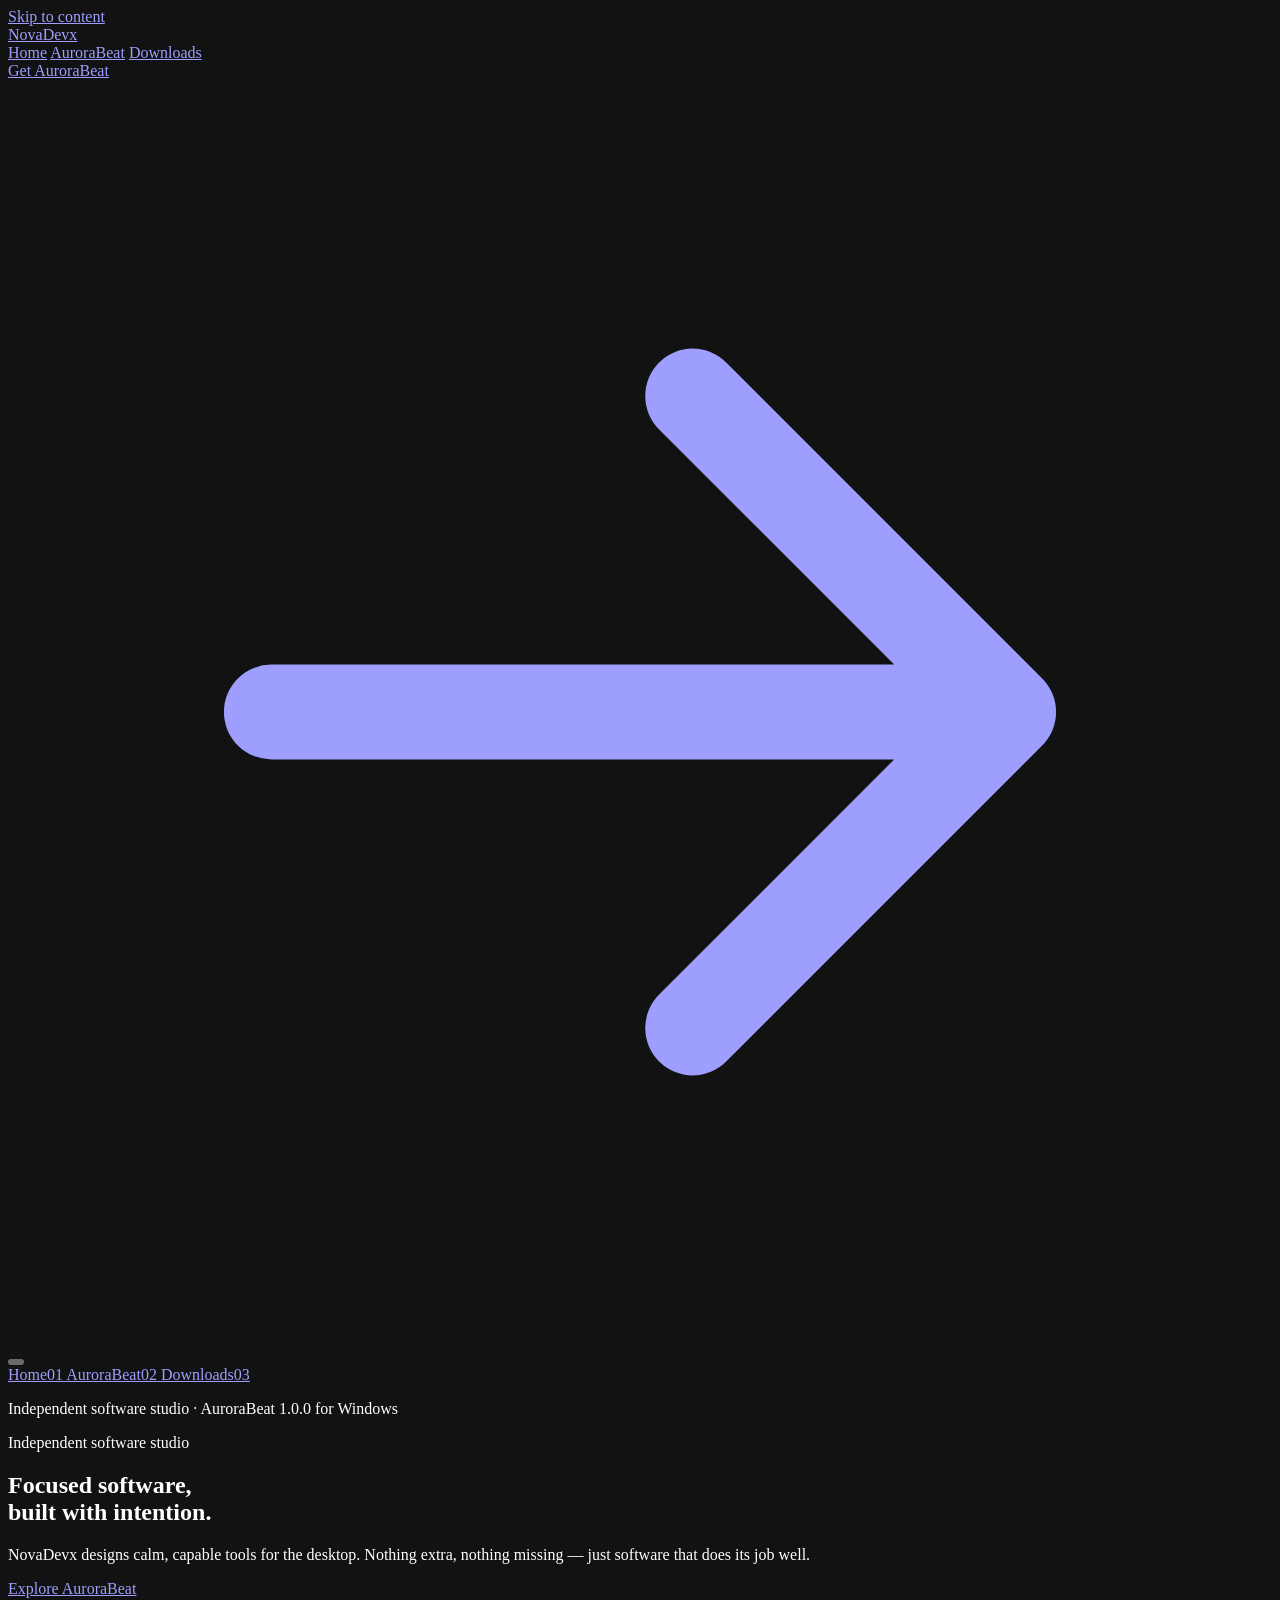
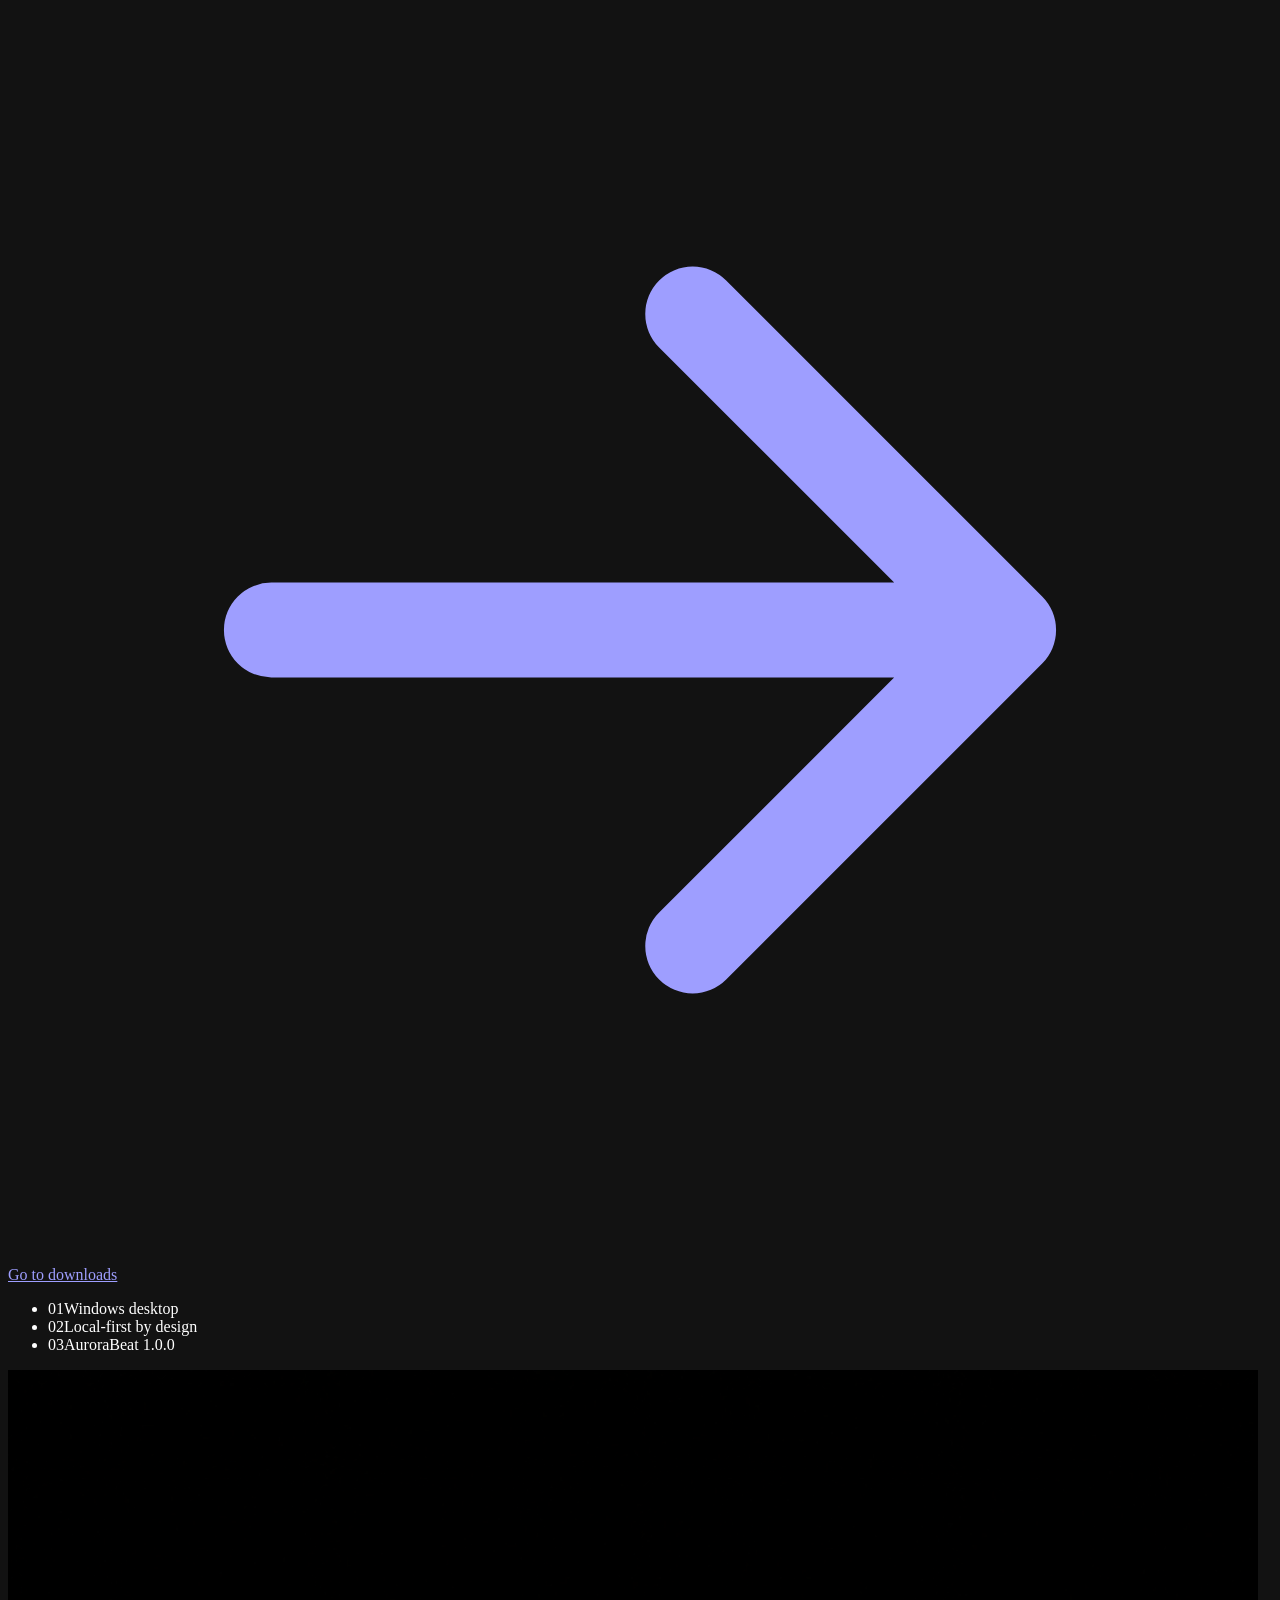
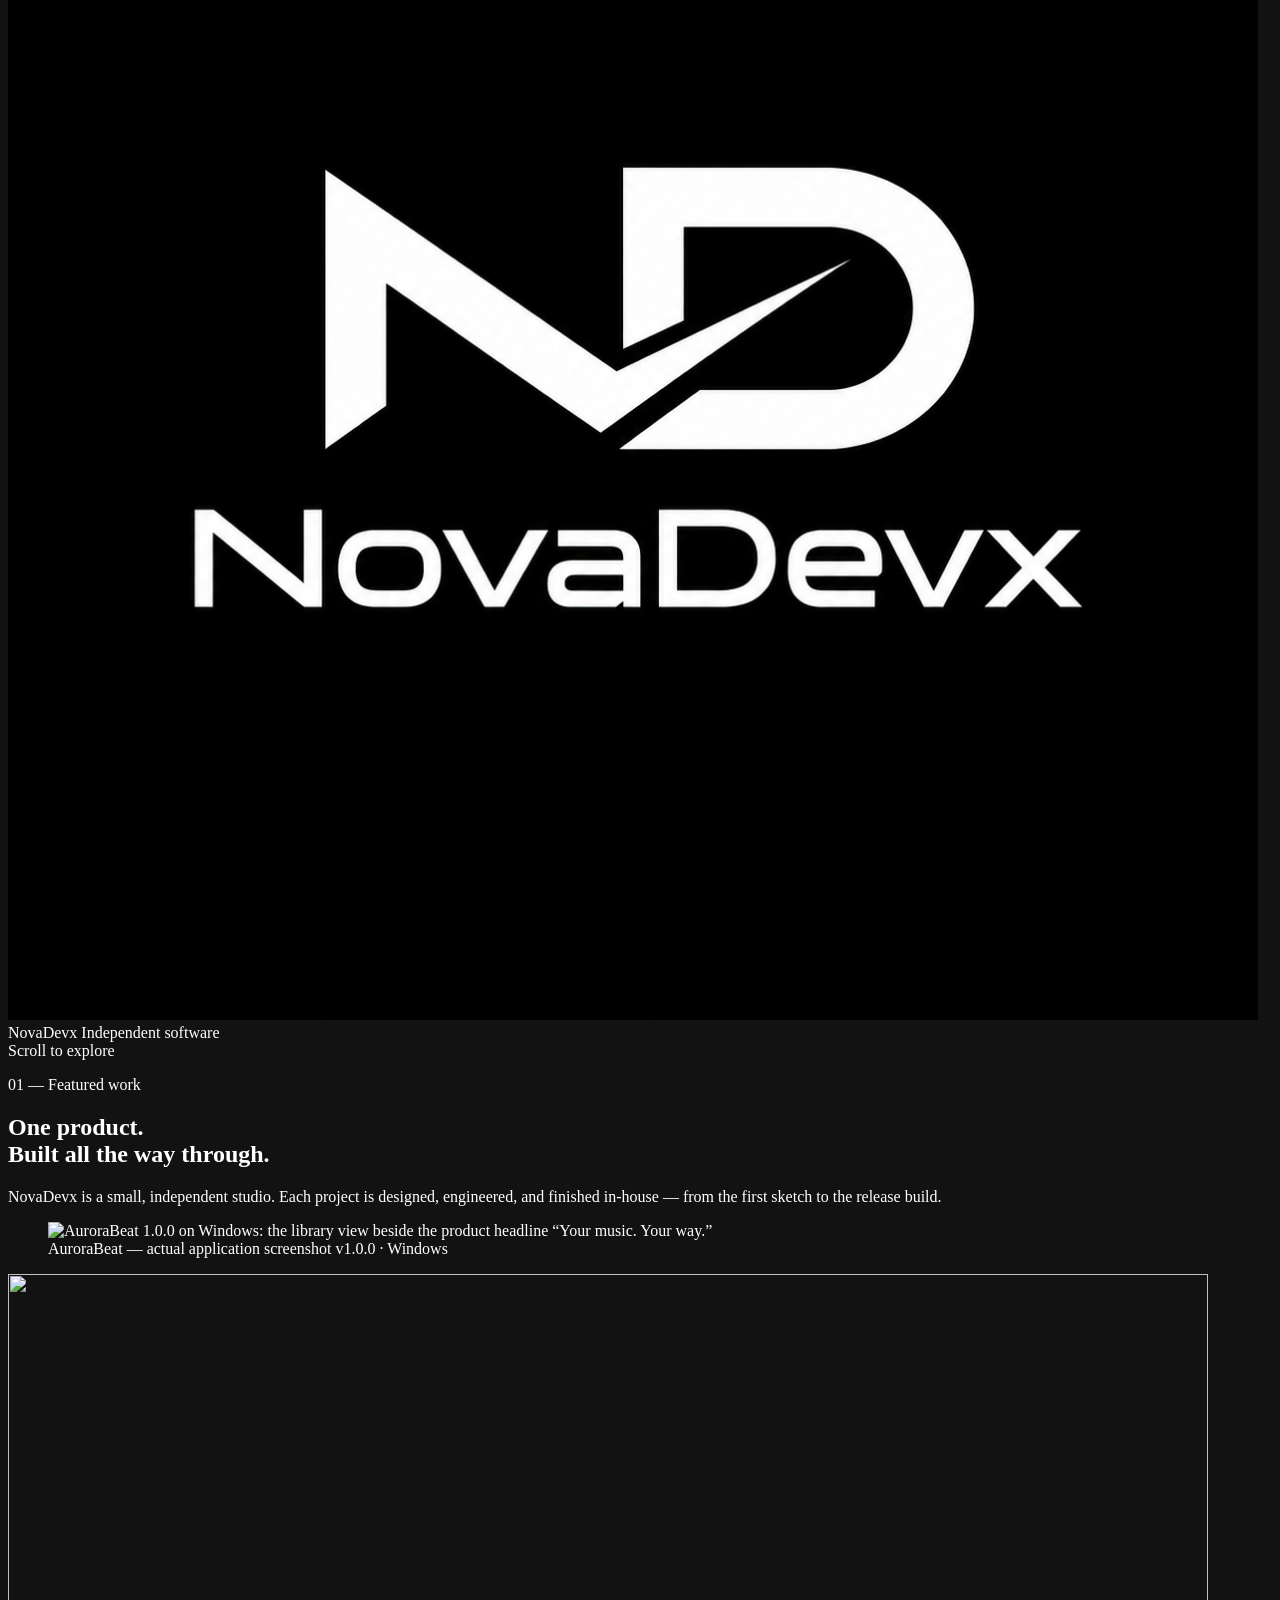
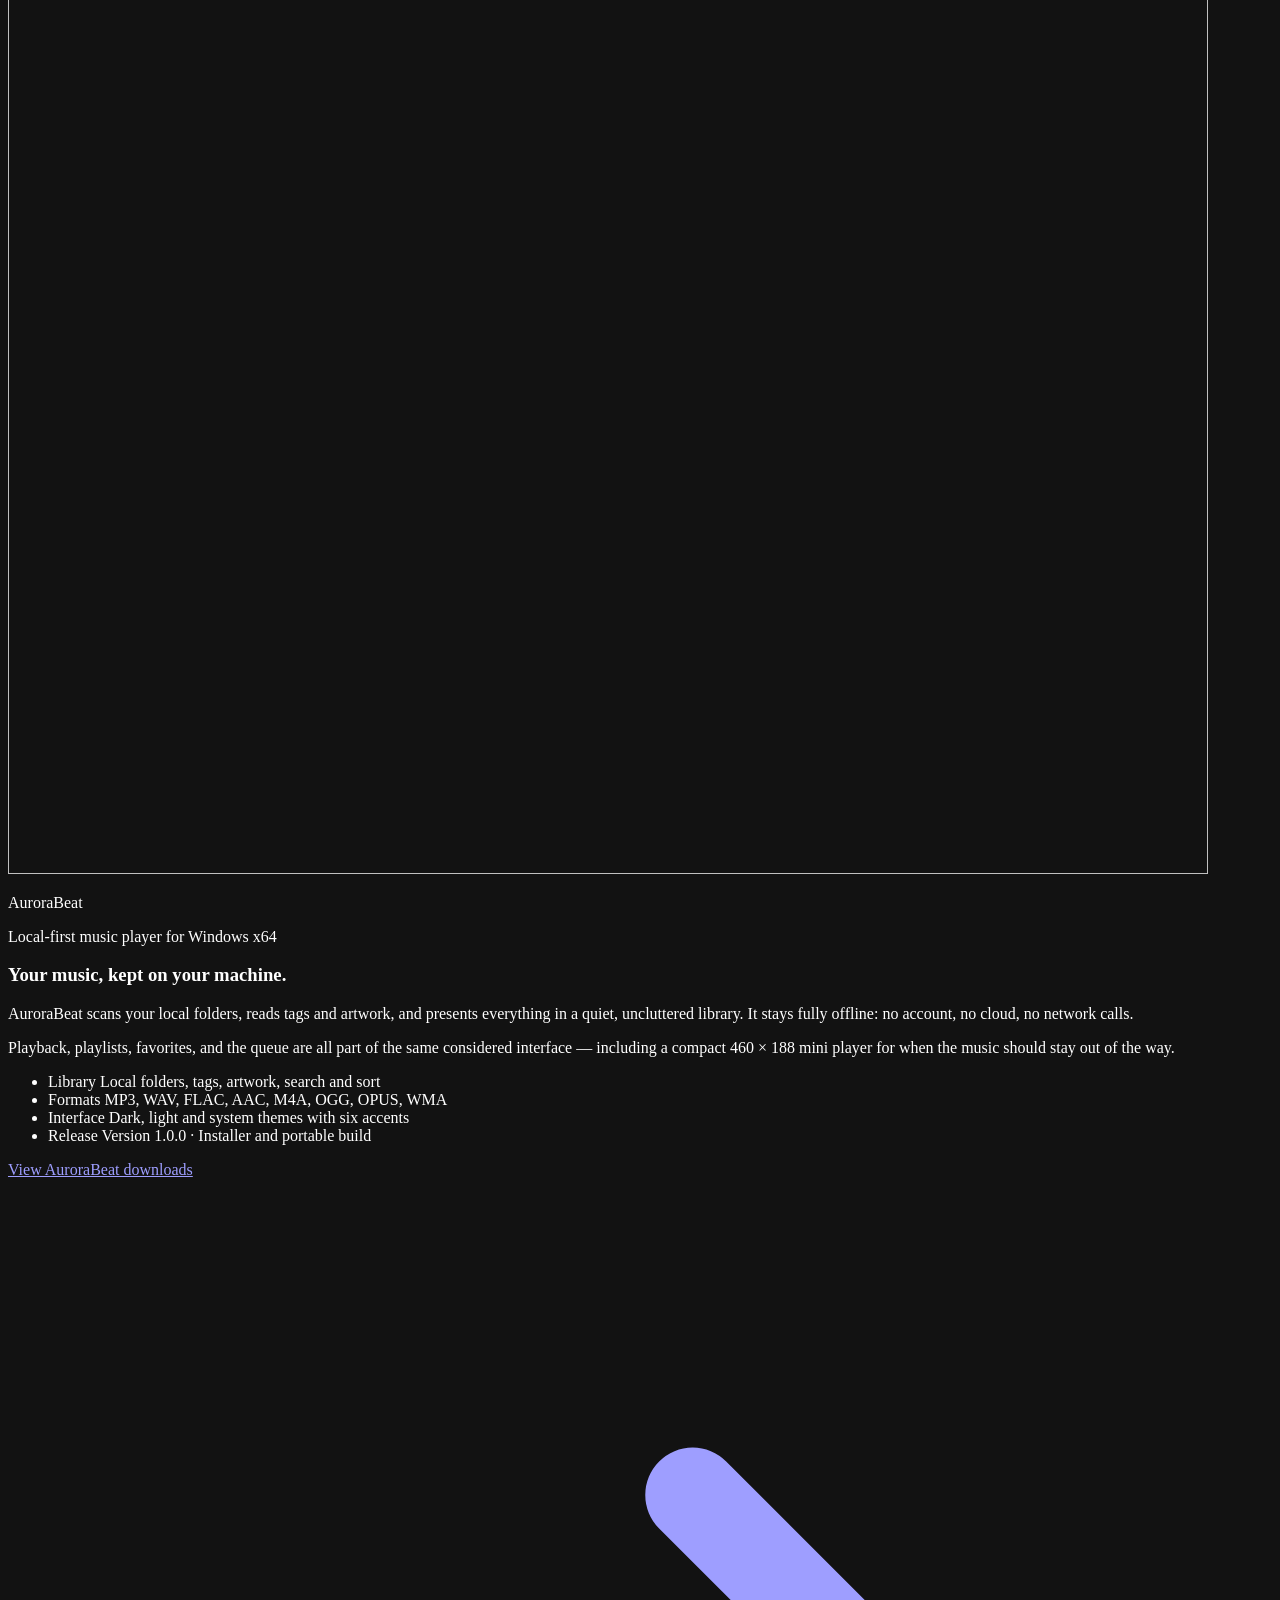
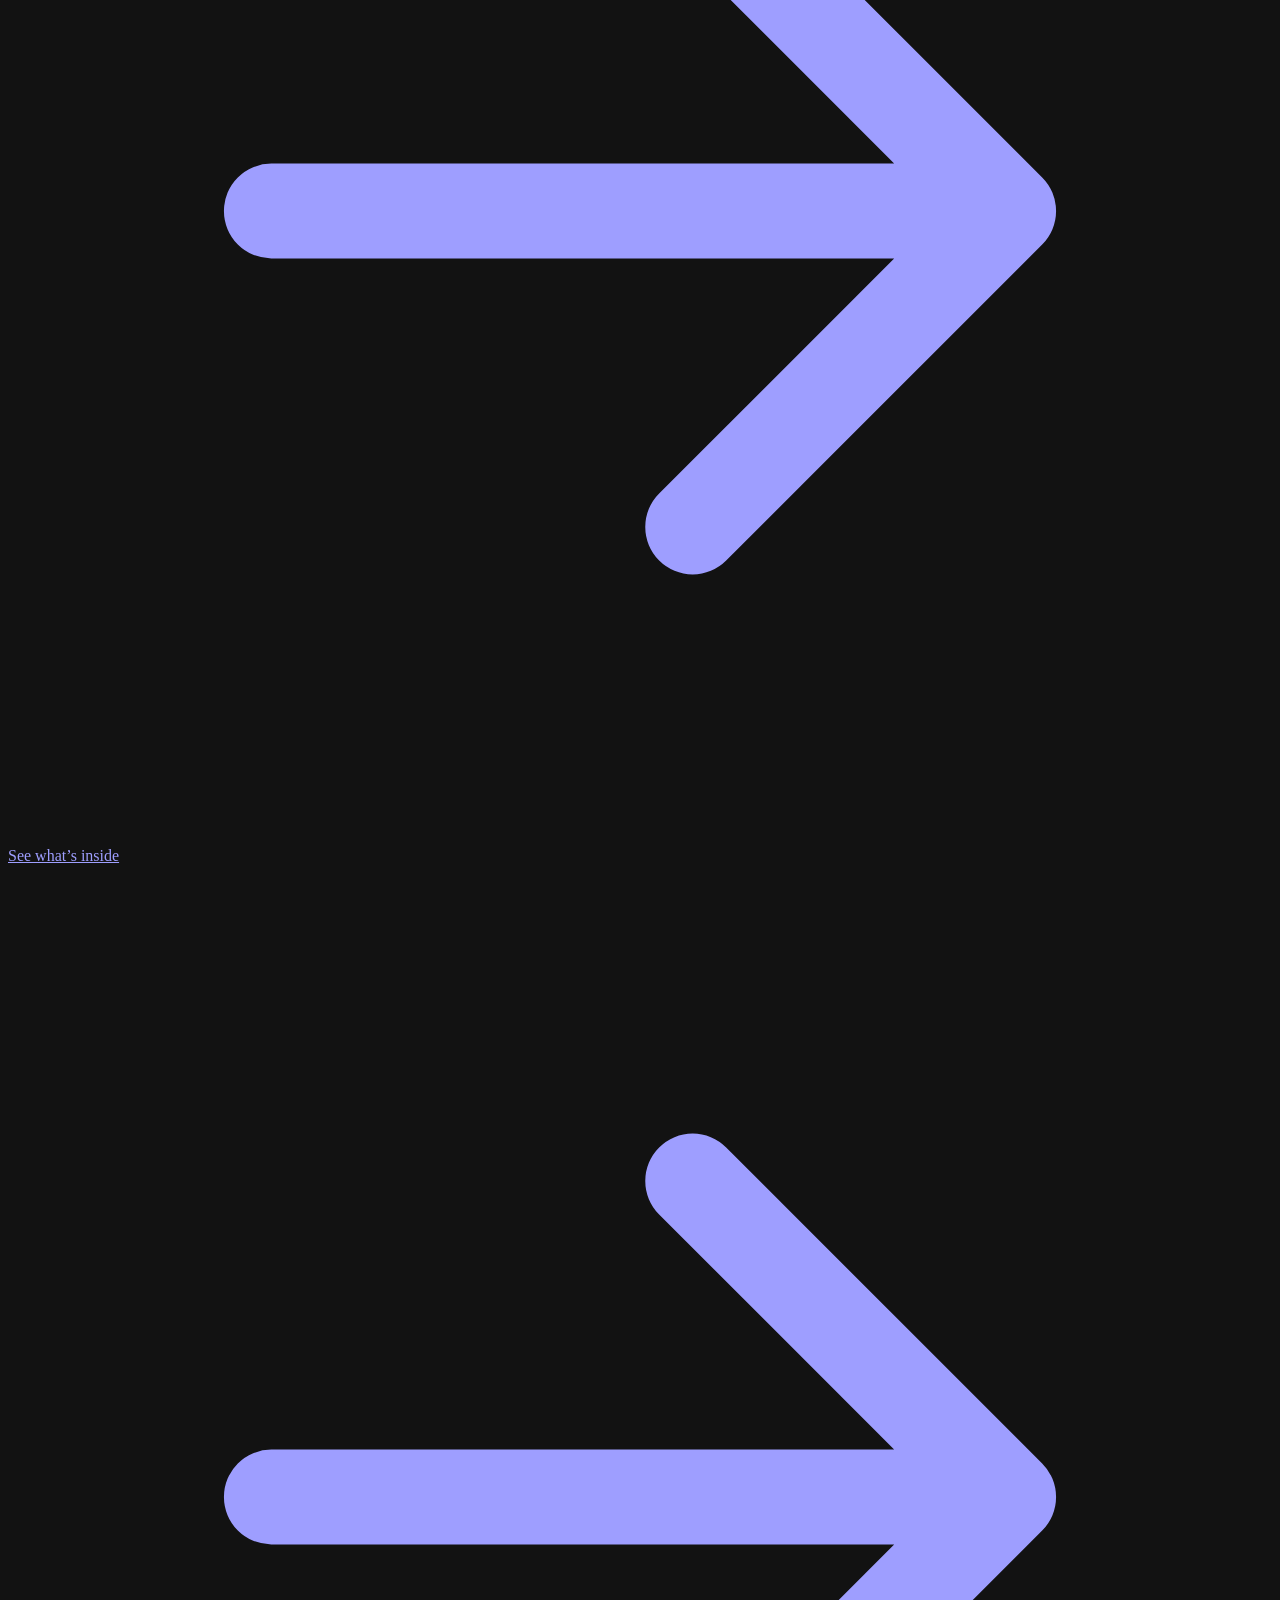
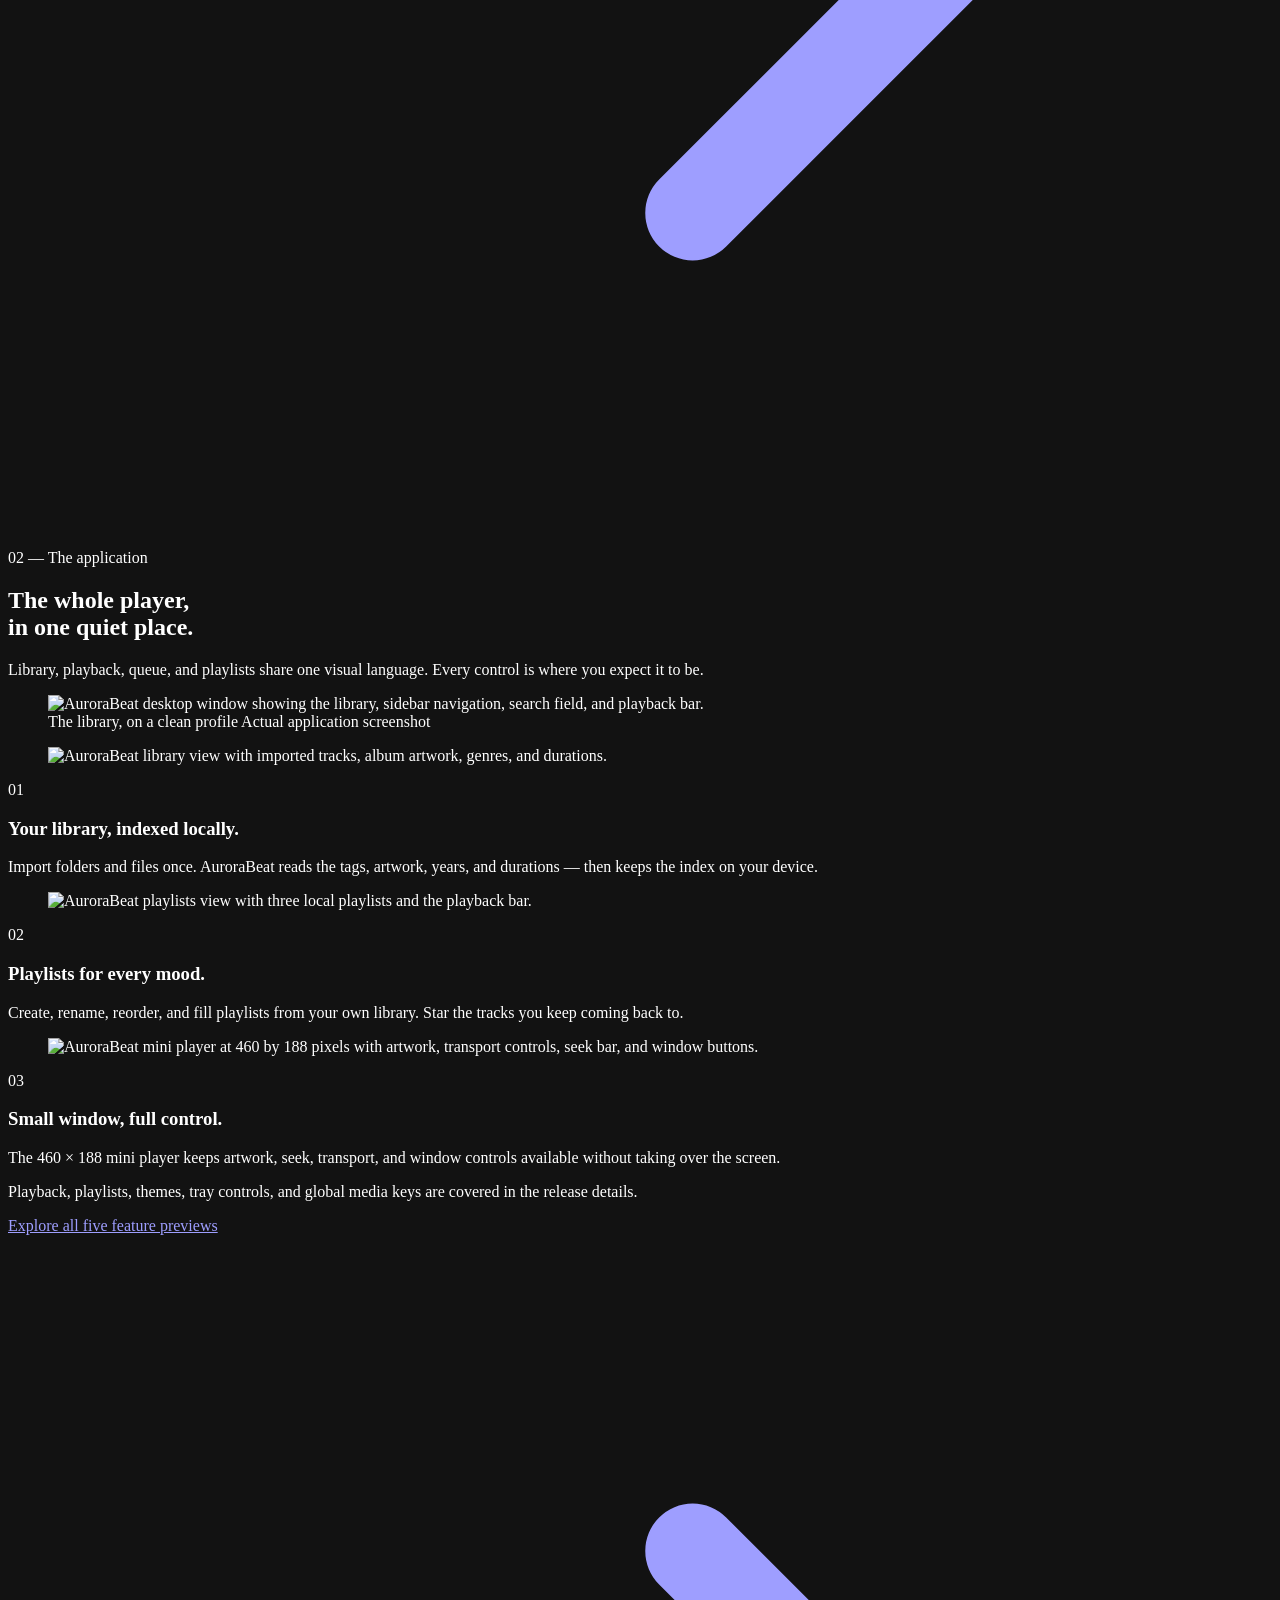
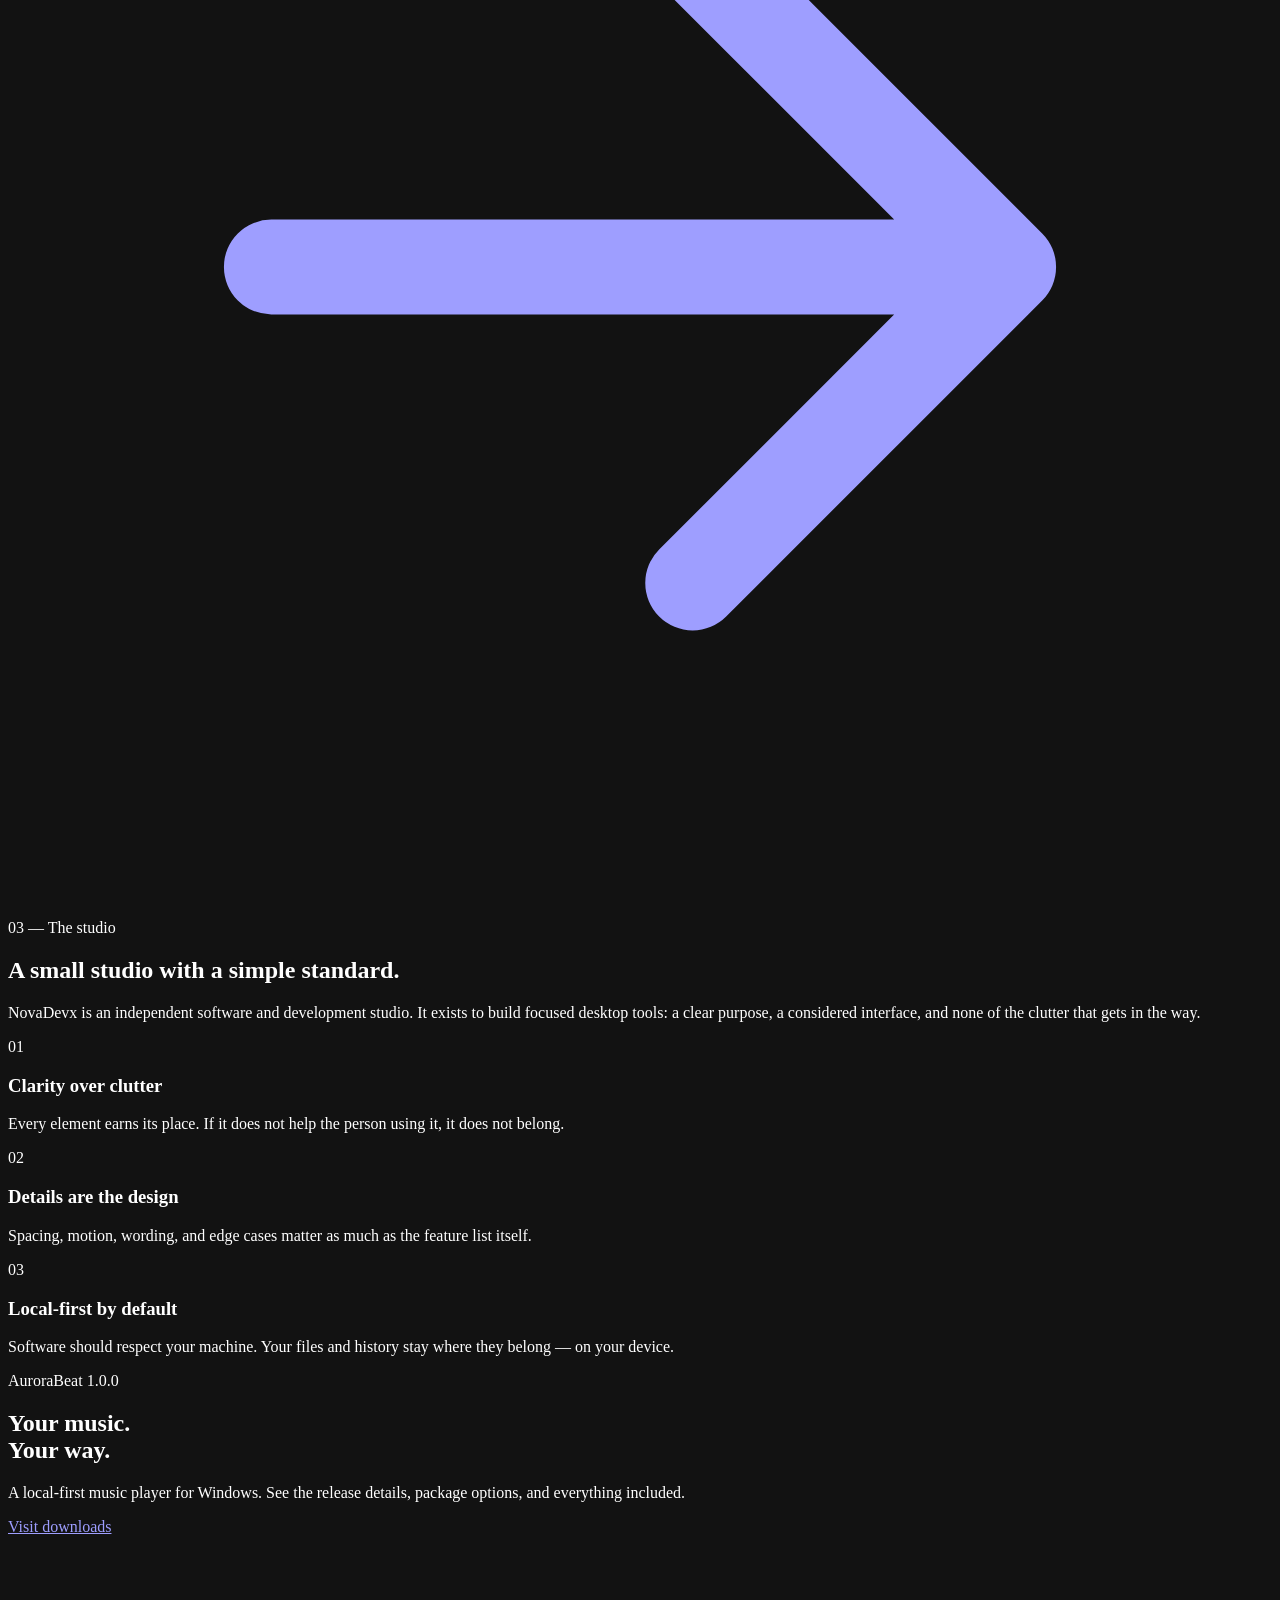
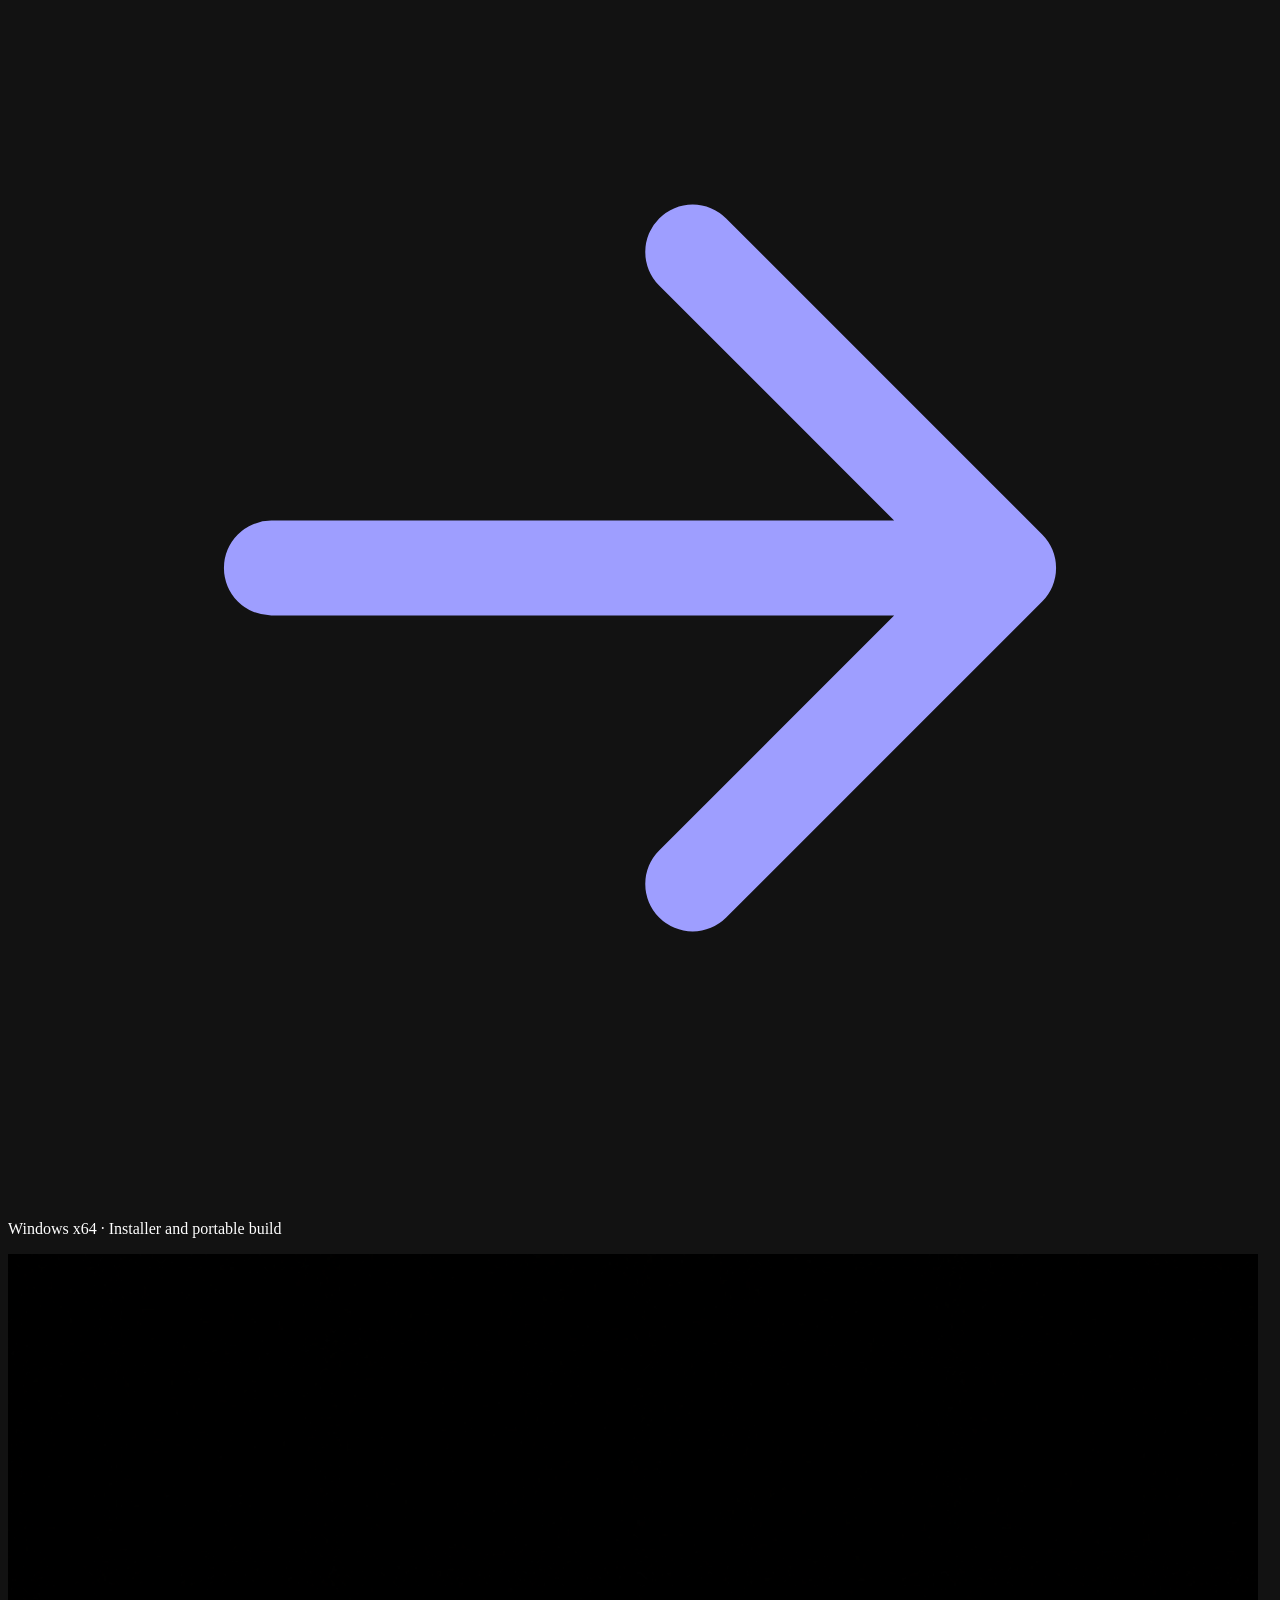
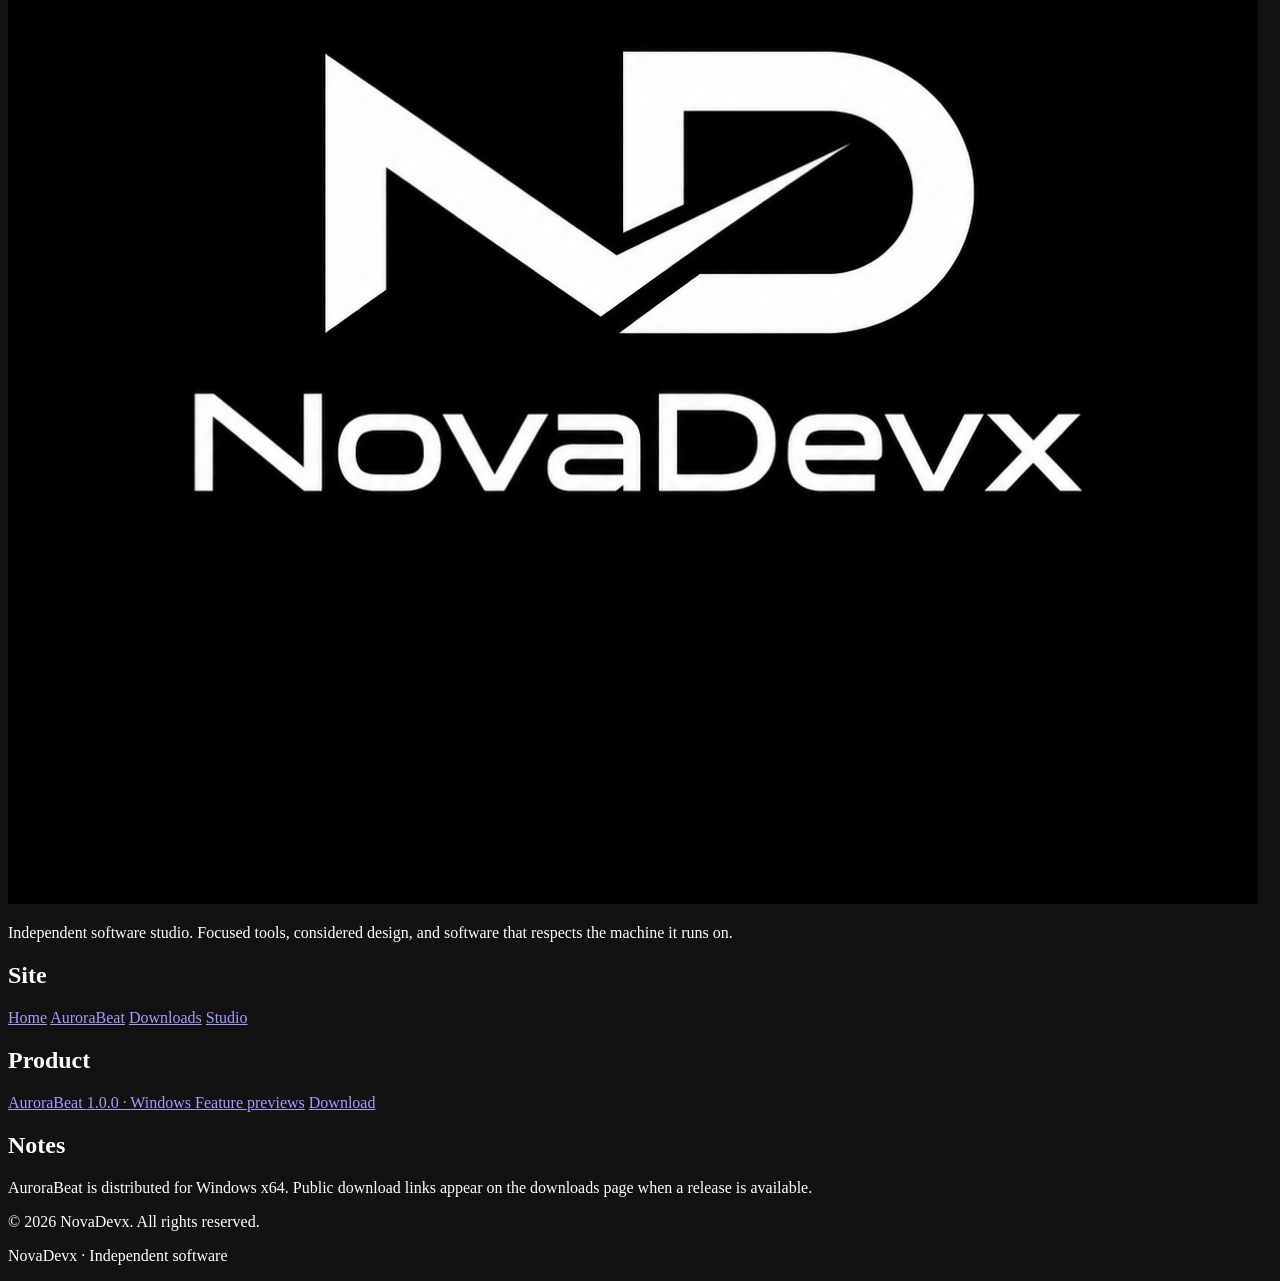
==== index.html @ 14ae0da3 "Add files via upload" ====
<!doctype html>
<html lang="en" class="no-js">
  <head>
    <meta charset="utf-8" />
    <meta name="viewport" content="width=device-width, initial-scale=1" />
    <title>NovaDevx — Focused software, built with intention</title>
    <meta
      name="description"
      content="NovaDevx is an independent software studio building focused desktop tools. AuroraBeat 1.0.0, a local-first music player for Windows, is the first release."
    />
    <meta name="theme-color" content="#070707" />
    <meta name="color-scheme" content="dark" />
    <meta name="robots" content="index, follow" />

    <meta property="og:type" content="website" />
    <meta property="og:site_name" content="NovaDevx" />
    <meta property="og:title" content="NovaDevx — Focused software, built with intention" />
    <meta
      property="og:description"
      content="Independent software studio. AuroraBeat 1.0.0, a local-first music player for Windows."
    />
    <meta property="og:image" content="promotional-assets/hero-main-1920x1080.png" />

    <link rel="icon" href="Novadev.png" type="image/png" />
    <link rel="stylesheet" href="css/style.css" />
    <script>
      document.documentElement.classList.replace("no-js", "js");
    </script>
  </head>
  <body>
    <a class="skip-link" href="#main">Skip to content</a>
    <div class="page-grain" aria-hidden="true"></div>

    <header class="site-header" data-header>
      <div class="container header-inner">
        <a class="brand" href="index.html" aria-label="NovaDevx — home">
          <span class="brand-mark" aria-hidden="true"></span>
          <span class="brand-word">NovaDevx</span>
        </a>

        <nav class="primary-nav" aria-label="Primary">
          <a class="nav-link" href="index.html" aria-current="page">Home</a>
          <a class="nav-link" href="#aurorabeat">AuroraBeat</a>
          <a class="nav-link" href="downloads.html">Downloads</a>
        </nav>

        <div class="header-actions">
          <a class="button button--small button--ghost header-cta" href="downloads.html">
            Get AuroraBeat
            <svg class="icon" viewBox="0 0 24 24" fill="none" aria-hidden="true">
              <path d="M5 12h14M13 6l6 6-6 6" stroke="currentColor" stroke-width="1.8" stroke-linecap="round" stroke-linejoin="round" />
            </svg>
          </a>

          <button
            class="menu-toggle"
            type="button"
            aria-expanded="false"
            aria-controls="mobile-nav"
            aria-label="Open menu"
            data-menu-toggle
          >
            <span class="menu-toggle__bar"></span>
            <span class="menu-toggle__bar"></span>
          </button>
        </div>
      </div>

      <div class="mobile-nav" id="mobile-nav" data-mobile-nav>
        <nav class="container mobile-nav__inner" aria-label="Mobile">
          <a class="mobile-nav__link" href="index.html" aria-current="page">
            <span>Home</span><span class="mobile-nav__index">01</span>
          </a>
          <a class="mobile-nav__link" href="#aurorabeat">
            <span>AuroraBeat</span><span class="mobile-nav__index">02</span>
          </a>
          <a class="mobile-nav__link" href="downloads.html">
            <span>Downloads</span><span class="mobile-nav__index">03</span>
          </a>
          <p class="mobile-nav__note">Independent software studio · AuroraBeat 1.0.0 for Windows</p>
        </nav>
      </div>
    </header>

    <main id="main" tabindex="-1">
      <section class="hero">
        <div class="hero__glow" aria-hidden="true"></div>
        <div class="hero__grid-lines" aria-hidden="true"></div>

        <div class="container hero__inner">
          <div class="hero__copy">
            <p class="kicker">
              <span class="kicker__line" aria-hidden="true"></span>
              Independent software studio
            </p>

            <h1 class="hero__title">
              Focused software,<br />
              <span>built with intention.</span>
            </h1>

            <p class="hero__lead">
              NovaDevx designs calm, capable tools for the desktop. Nothing
              extra, nothing missing — just software that does its job well.
            </p>

            <div class="hero__actions">
              <a class="button button--primary button--large" href="#aurorabeat">
                Explore AuroraBeat
                <svg class="icon" viewBox="0 0 24 24" fill="none" aria-hidden="true">
                  <path d="M5 12h14M13 6l6 6-6 6" stroke="currentColor" stroke-width="1.8" stroke-linecap="round" stroke-linejoin="round" />
                </svg>
              </a>
              <a class="button button--ghost button--large" href="downloads.html">
                Go to downloads
              </a>
            </div>

            <ul class="hero__facts" aria-label="Studio details">
              <li><span class="hero__fact-index">01</span>Windows desktop</li>
              <li><span class="hero__fact-index">02</span>Local-first by design</li>
              <li><span class="hero__fact-index">03</span>AuroraBeat 1.0.0</li>
            </ul>
          </div>

          <div class="hero__visual">
            <div class="logo-plate">
              <span class="logo-plate__corner logo-plate__corner--tl" aria-hidden="true"></span>
              <span class="logo-plate__corner logo-plate__corner--br" aria-hidden="true"></span>
              <img
                class="logo-plate__image"
                src="Novadev.png"
                alt="NovaDevx logo: an interlocking ND monogram above the NovaDevx wordmark."
                width="1250"
                height="1250"
                fetchpriority="high"
              />
            </div>
            <div class="hero__visual-caption">
              <span>NovaDevx</span>
              <span>Independent software</span>
            </div>
          </div>
        </div>

        <div class="container">
          <div class="hero__scroll" aria-hidden="true">
            <span class="hero__scroll-line"></span>
            Scroll to explore
          </div>
        </div>
      </section>

      <section class="section work" id="work">
        <div class="container">
          <header class="section-head" data-reveal>
            <div>
              <p class="kicker"><span class="kicker__line" aria-hidden="true"></span>01 — Featured work</p>
              <h2 class="section-title">One product.<br />Built all the way through.</h2>
            </div>
            <p class="section-note">
              NovaDevx is a small, independent studio. Each project is designed,
              engineered, and finished in-house — from the first sketch to the
              release build.
            </p>
          </header>

          <article class="project" id="aurorabeat" data-reveal>
            <figure class="media media--wide project__media">
              <img
                src="promotional-assets/hero-main-1920x1080.png"
                alt="AuroraBeat 1.0.0 on Windows: the library view beside the product headline “Your music. Your way.”"
                width="1920"
                height="1080"
                loading="lazy"
                decoding="async"
              />
              <figcaption>
                <span>AuroraBeat — actual application screenshot</span>
                <span class="media__meta">v1.0.0 · Windows</span>
              </figcaption>
            </figure>

            <div class="project__body">
              <div class="project__identity">
                <span class="app-icon">
                  <img
                    src="promotional-assets/app-icon-presentation-1200x1200.png"
                    alt=""
                    width="1200"
                    height="1200"
                    loading="lazy"
                    decoding="async"
                  />
                </span>
                <div>
                  <p class="product-label">
                    <span class="product-dot" aria-hidden="true"></span>
                    AuroraBeat
                  </p>
                  <p class="project__meta">Local-first music player for Windows x64</p>
                </div>
              </div>

              <div class="project__copy">
                <h3 class="project__title">Your music, kept on your machine.</h3>
                <p>
                  AuroraBeat scans your local folders, reads tags and artwork,
                  and presents everything in a quiet, uncluttered library. It
                  stays fully offline: no account, no cloud, no network calls.
                </p>
                <p>
                  Playback, playlists, favorites, and the queue are all part of
                  the same considered interface — including a compact 460 × 188
                  mini player for when the music should stay out of the way.
                </p>
              </div>

              <ul class="project__facts">
                <li>
                  <span class="project__fact-label">Library</span>
                  <span>Local folders, tags, artwork, search and sort</span>
                </li>
                <li>
                  <span class="project__fact-label">Formats</span>
                  <span>MP3, WAV, FLAC, AAC, M4A, OGG, OPUS, WMA</span>
                </li>
                <li>
                  <span class="project__fact-label">Interface</span>
                  <span>Dark, light and system themes with six accents</span>
                </li>
                <li>
                  <span class="project__fact-label">Release</span>
                  <span>Version 1.0.0 · Installer and portable build</span>
                </li>
              </ul>

              <div class="project__actions">
                <a class="button button--primary" href="downloads.html">
                  View AuroraBeat downloads
                  <svg class="icon" viewBox="0 0 24 24" fill="none" aria-hidden="true">
                    <path d="M5 12h14M13 6l6 6-6 6" stroke="currentColor" stroke-width="1.8" stroke-linecap="round" stroke-linejoin="round" />
                  </svg>
                </a>
                <a class="text-link" href="downloads.html#features">
                  See what’s inside
                  <svg class="icon" viewBox="0 0 24 24" fill="none" aria-hidden="true">
                    <path d="M5 12h14M13 6l6 6-6 6" stroke="currentColor" stroke-width="1.8" stroke-linecap="round" stroke-linejoin="round" />
                  </svg>
                </a>
              </div>
            </div>
          </article>
        </div>
      </section>

      <section class="section section--showcase">
        <div class="container">
          <header class="section-head section-head--center" data-reveal>
            <div>
              <p class="kicker kicker--center"><span class="kicker__line" aria-hidden="true"></span>02 — The application</p>
              <h2 class="section-title">The whole player,<br />in one quiet place.</h2>
            </div>
            <p class="section-note section-note--center">
              Library, playback, queue, and playlists share one visual language.
              Every control is where you expect it to be.
            </p>
          </header>

          <figure class="media media--wide showcase__media" data-reveal>
            <img
              src="promotional-assets/app-showcase-1920x1080.png"
              alt="AuroraBeat desktop window showing the library, sidebar navigation, search field, and playback bar."
              width="1920"
              height="1080"
              loading="lazy"
              decoding="async"
            />
            <figcaption>
              <span>The library, on a clean profile</span>
              <span class="media__meta">Actual application screenshot</span>
            </figcaption>
          </figure>

          <div class="feature-grid">
            <article class="feature" data-reveal>
              <figure class="media media--thumb">
                <img
                  src="promotional-assets/feature-library-1280x720.png"
                  alt="AuroraBeat library view with imported tracks, album artwork, genres, and durations."
                  width="1280"
                  height="720"
                  loading="lazy"
                  decoding="async"
                />
              </figure>
              <div class="feature__body">
                <span class="feature__index">01</span>
                <h3>Your library, indexed locally.</h3>
                <p>Import folders and files once. AuroraBeat reads the tags, artwork, years, and durations — then keeps the index on your device.</p>
              </div>
            </article>

            <article class="feature" data-reveal>
              <figure class="media media--thumb">
                <img
                  src="promotional-assets/feature-playlists-1280x720.png"
                  alt="AuroraBeat playlists view with three local playlists and the playback bar."
                  width="1280"
                  height="720"
                  loading="lazy"
                  decoding="async"
                />
              </figure>
              <div class="feature__body">
                <span class="feature__index">02</span>
                <h3>Playlists for every mood.</h3>
                <p>Create, rename, reorder, and fill playlists from your own library. Star the tracks you keep coming back to.</p>
              </div>
            </article>

            <article class="feature" data-reveal>
              <figure class="media media--thumb">
                <img
                  src="promotional-assets/feature-mini-player-1280x720.png"
                  alt="AuroraBeat mini player at 460 by 188 pixels with artwork, transport controls, seek bar, and window buttons."
                  width="1280"
                  height="720"
                  loading="lazy"
                  decoding="async"
                />
              </figure>
              <div class="feature__body">
                <span class="feature__index">03</span>
                <h3>Small window, full control.</h3>
                <p>The 460 × 188 mini player keeps artwork, seek, transport, and window controls available without taking over the screen.</p>
              </div>
            </article>
          </div>

          <div class="showcase__action" data-reveal>
            <p>Playback, playlists, themes, tray controls, and global media keys are covered in the release details.</p>
            <a class="text-link" href="downloads.html#features">
              Explore all five feature previews
              <svg class="icon" viewBox="0 0 24 24" fill="none" aria-hidden="true">
                <path d="M5 12h14M13 6l6 6-6 6" stroke="currentColor" stroke-width="1.8" stroke-linecap="round" stroke-linejoin="round" />
              </svg>
            </a>
          </div>
        </div>
      </section>

      <section class="section studio" id="studio">
        <div class="container studio__inner">
          <div class="studio__intro" data-reveal>
            <p class="kicker"><span class="kicker__line" aria-hidden="true"></span>03 — The studio</p>
            <h2 class="section-title">A small studio with a simple standard.</h2>
          </div>

          <div class="studio__body">
            <p class="studio__lead" data-reveal>
              NovaDevx is an independent software and development studio. It
              exists to build focused desktop tools: a clear purpose, a
              considered interface, and none of the clutter that gets in the way.
            </p>

            <div class="principles">
              <article class="principle" data-reveal>
                <span class="principle__index">01</span>
                <h3>Clarity over clutter</h3>
                <p>Every element earns its place. If it does not help the person using it, it does not belong.</p>
              </article>
              <article class="principle" data-reveal>
                <span class="principle__index">02</span>
                <h3>Details are the design</h3>
                <p>Spacing, motion, wording, and edge cases matter as much as the feature list itself.</p>
              </article>
              <article class="principle" data-reveal>
                <span class="principle__index">03</span>
                <h3>Local-first by default</h3>
                <p>Software should respect your machine. Your files and history stay where they belong — on your device.</p>
              </article>
            </div>
          </div>
        </div>
      </section>

      <section class="section cta-section">
        <div class="container">
          <div class="cta-band" data-reveal>
            <div class="cta-band__copy">
              <p class="cta-band__kicker">AuroraBeat 1.0.0</p>
              <h2 class="cta-band__title">Your music.<br />Your way.</h2>
              <p class="cta-band__text">
                A local-first music player for Windows. See the release details,
                package options, and everything included.
              </p>
            </div>
            <div class="cta-band__actions">
              <a class="button button--inverse button--large" href="downloads.html">
                Visit downloads
                <svg class="icon" viewBox="0 0 24 24" fill="none" aria-hidden="true">
                  <path d="M5 12h14M13 6l6 6-6 6" stroke="currentColor" stroke-width="1.8" stroke-linecap="round" stroke-linejoin="round" />
                </svg>
              </a>
              <p class="cta-band__note">Windows x64 · Installer and portable build</p>
            </div>
          </div>
        </div>
      </section>
    </main>

    <footer class="site-footer">
      <div class="container">
        <div class="footer-grid">
          <div class="footer-brand">
            <a class="footer-logo" href="index.html" aria-label="NovaDevx — home">
              <img src="Novadev.png" alt="NovaDevx" width="1250" height="1250" loading="lazy" />
            </a>
            <p class="footer-brand__copy">
              Independent software studio. Focused tools, considered design, and
              software that respects the machine it runs on.
            </p>
          </div>

          <nav class="footer-column" aria-label="Footer site">
            <h2 class="footer-column__title">Site</h2>
            <a class="footer-link" href="index.html">Home</a>
            <a class="footer-link" href="index.html#aurorabeat">AuroraBeat</a>
            <a class="footer-link" href="downloads.html">Downloads</a>
            <a class="footer-link" href="index.html#studio">Studio</a>
          </nav>

          <div class="footer-column">
            <h2 class="footer-column__title">Product</h2>
            <a class="footer-link" href="downloads.html#aurorabeat">
              AuroraBeat
              <span class="footer-link__meta">1.0.0 · Windows</span>
            </a>
            <a class="footer-link" href="downloads.html#features">Feature previews</a>
            <a class="footer-link" href="downloads.html#download">Download</a>
          </div>

          <div class="footer-column">
            <h2 class="footer-column__title">Notes</h2>
            <p class="footer-note">
              AuroraBeat is distributed for Windows x64. Public download links
              appear on the downloads page when a release is available.
            </p>
          </div>
        </div>

        <div class="footer-bottom">
          <p>© <span data-year>2026</span> NovaDevx. All rights reserved.</p>
          <p class="footer-bottom__meta">NovaDevx · Independent software</p>
        </div>
      </div>
    </footer>

    <script src="js/main.js" defer></script>
  </body>
</html>
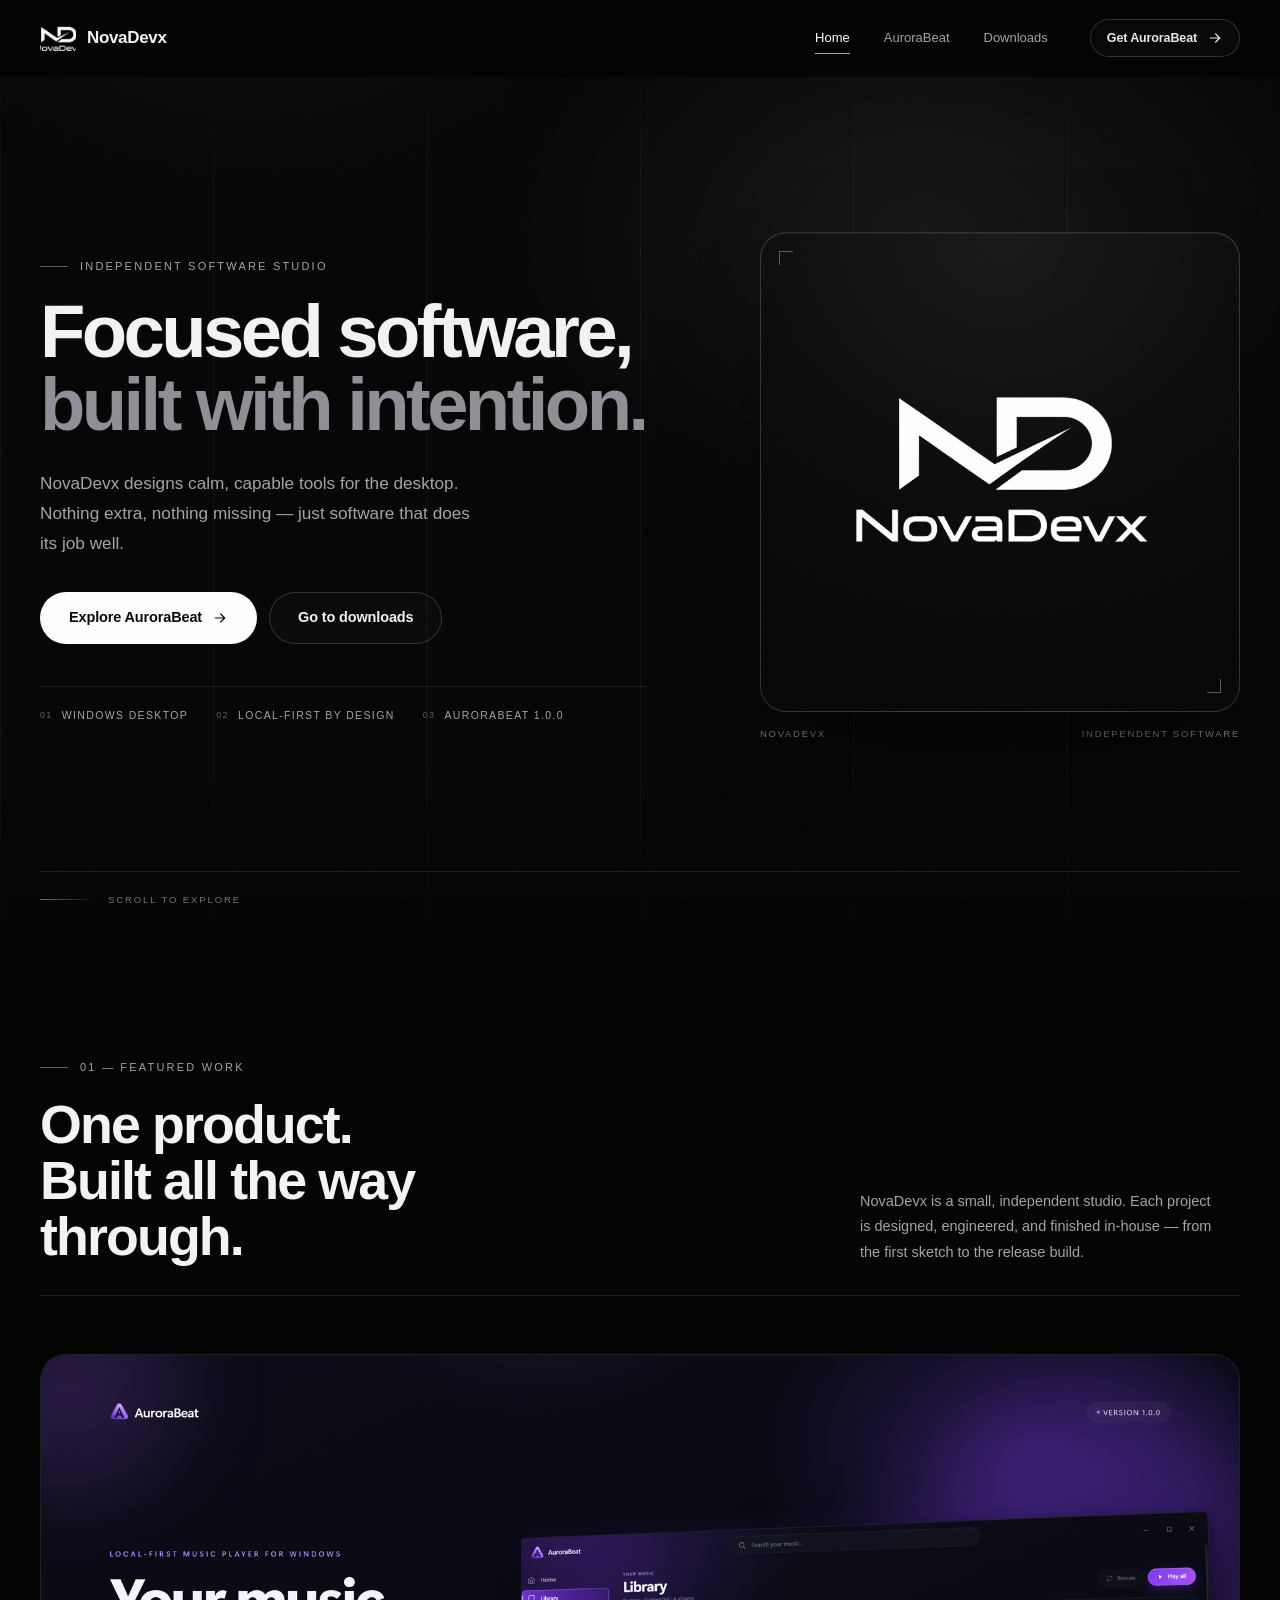
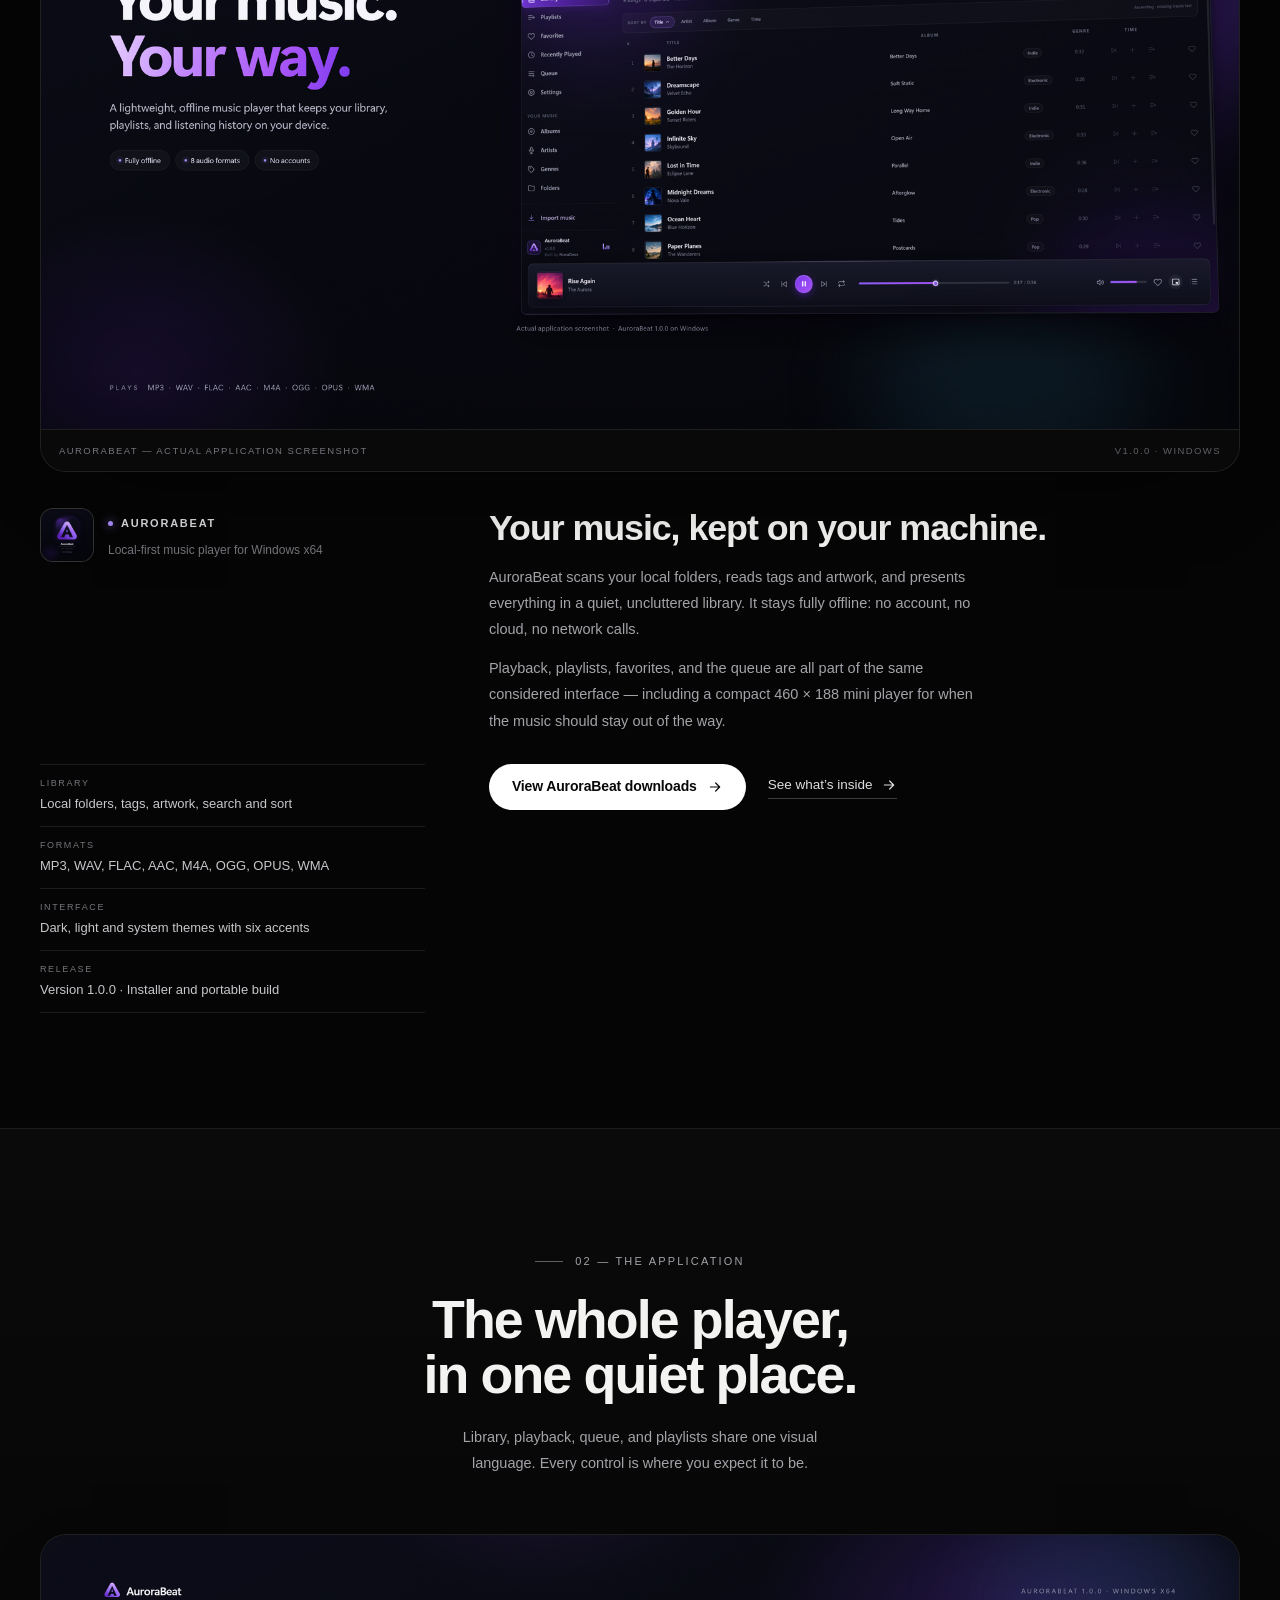
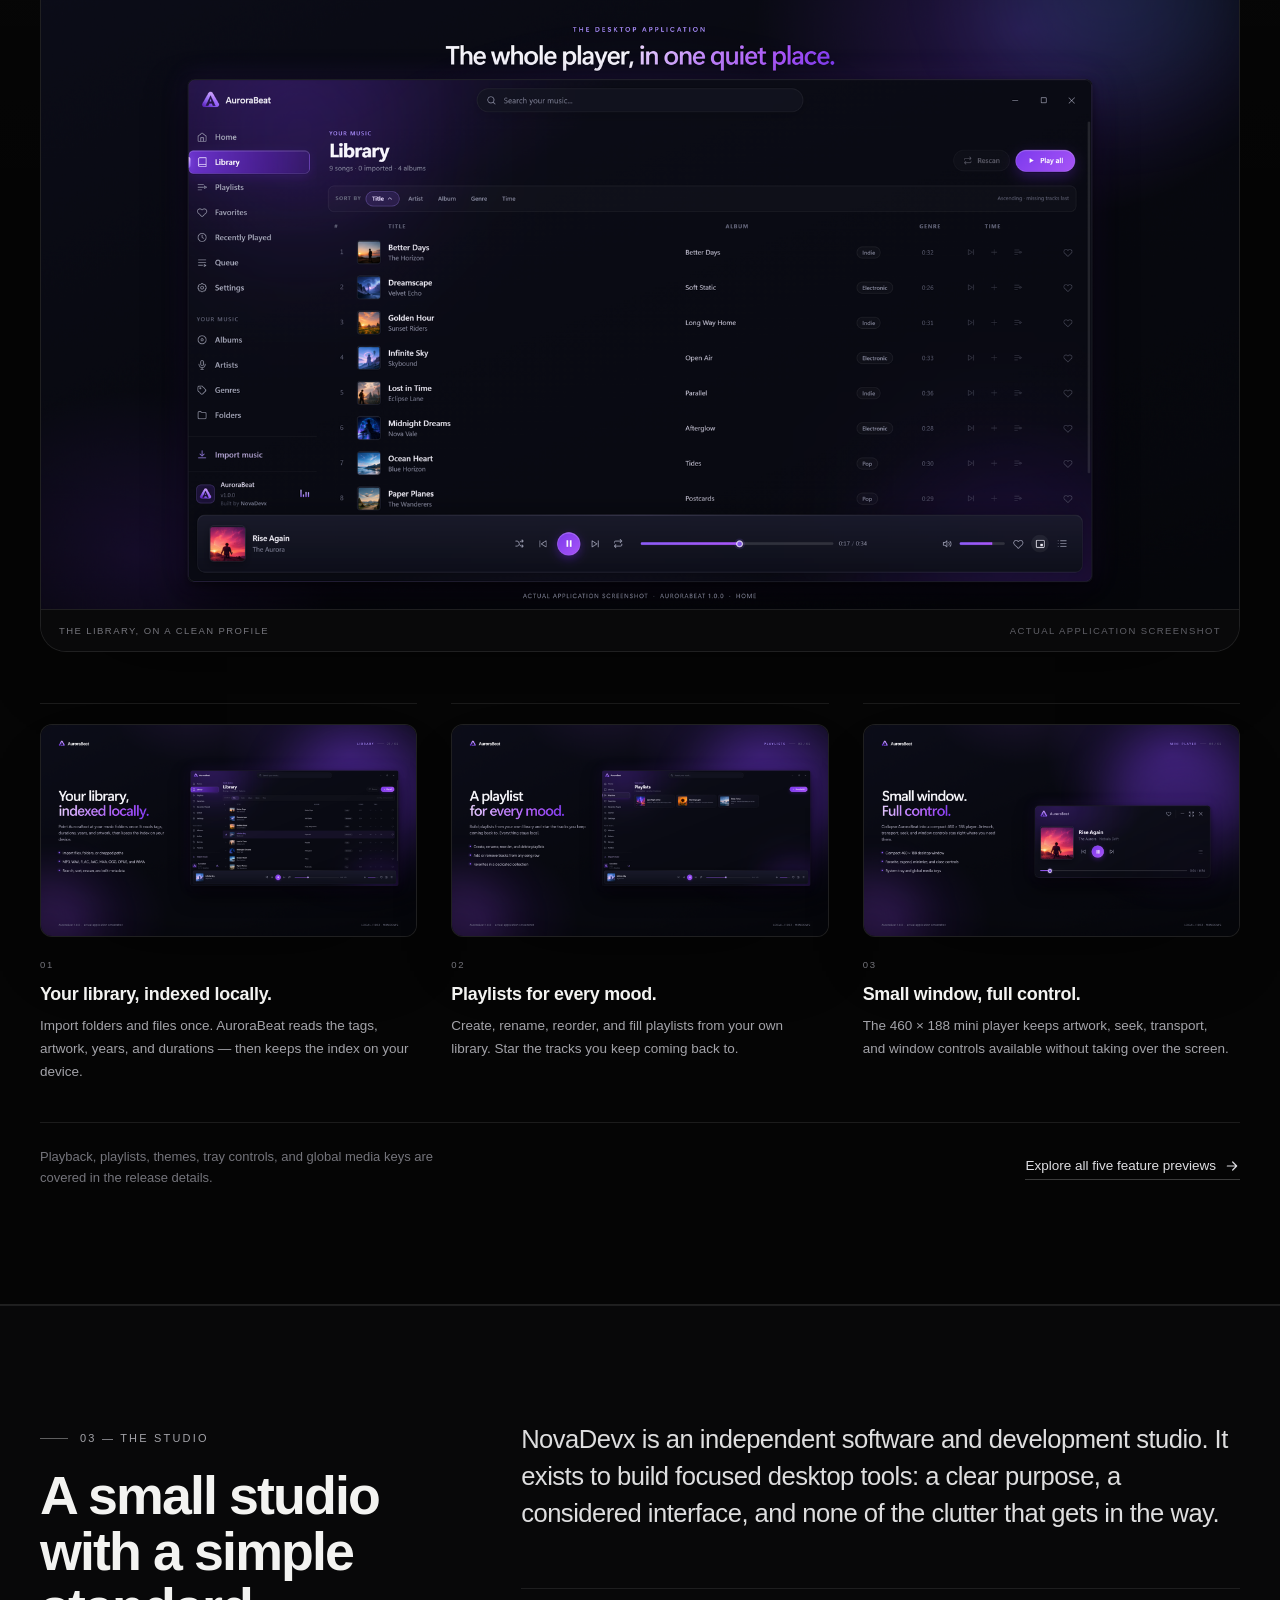
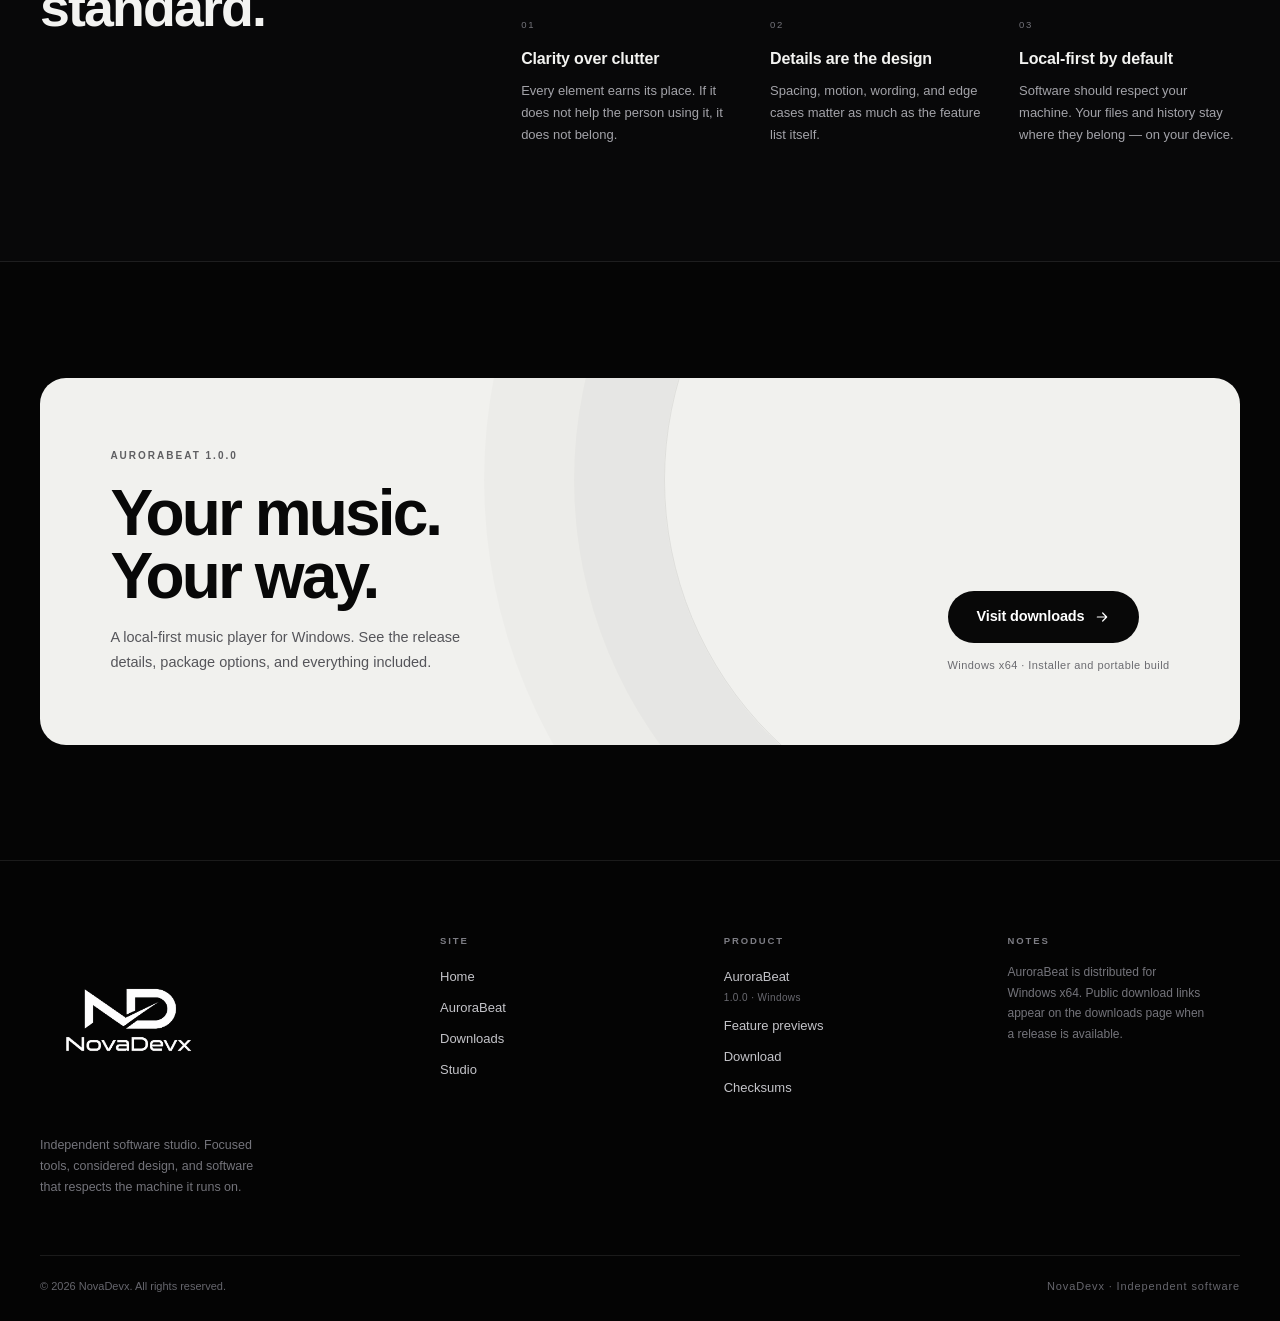
==== commit 1426658c: "Publish the AuroraBeat installer checksum with on-page verification Give downloaders a way to confir" ====
--- a/index.html
+++ b/index.html
@@ -439,6 +439,7 @@
             </a>
             <a class="footer-link" href="downloads.html#features">Feature previews</a>
             <a class="footer-link" href="downloads.html#download">Download</a>
+            <a class="footer-link" href="downloads.html#checksums">Checksums</a>
           </div>
 
           <div class="footer-column">
--- a/css/style.css
+++ b/css/style.css
@@ -0,0 +1,1093 @@
+/* NovaDevx — shared stylesheet */
+
+/* 1. Tokens */
+:root {
+  --bg: #050505;
+  --bg-soft: #080809;
+  --panel: #0c0c0d;
+  --panel-raised: #111113;
+  --line: rgba(255, 255, 255, 0.09);
+  --line-strong: rgba(255, 255, 255, 0.16);
+  --text: #f3f3f1;
+  --muted: #a3a3a9;
+  --muted-dim: #74747b;
+  --white: #fff;
+  --aurora: #a78bfa;
+  --pending: #e5b567;
+  --radius-sm: 12px;
+  --radius: 18px;
+  --radius-lg: 26px;
+  --container: 1200px;
+  --header-h: 76px;
+  --font: "Segoe UI Variable Text", "Segoe UI", -apple-system, BlinkMacSystemFont, "Helvetica Neue", Arial, sans-serif;
+  --font-display: "Segoe UI Variable Display", "Segoe UI", -apple-system, BlinkMacSystemFont, "Helvetica Neue", Arial, sans-serif;
+  --font-mono: ui-monospace, SFMono-Regular, "Cascadia Mono", "Segoe UI Mono", Consolas, "Liberation Mono", monospace;
+  --ease: cubic-bezier(0.22, 0.61, 0.36, 1);
+}
+
+/* 2. Reset & base */
+*,
+*::before,
+*::after { box-sizing: border-box; }
+
+html {
+  scroll-behavior: smooth;
+  scroll-padding-top: calc(var(--header-h) + 28px);
+  -webkit-text-size-adjust: 100%;
+}
+
+body {
+  margin: 0;
+  background: var(--bg);
+  color: var(--text);
+  font-family: var(--font);
+  font-size: 16px;
+  line-height: 1.6;
+  -webkit-font-smoothing: antialiased;
+  -moz-osx-font-smoothing: grayscale;
+  overflow-x: hidden;
+}
+
+body.nav-open { overflow: hidden; }
+h1, h2, h3, h4, p, figure, blockquote, dl, dd { margin: 0; }
+ul, ol { margin: 0; padding: 0; list-style: none; }
+img { max-width: 100%; display: block; }
+a { color: inherit; text-decoration: none; }
+button { font: inherit; color: inherit; }
+::selection { background: var(--white); color: #000; }
+:focus-visible { outline: 2px solid var(--white); outline-offset: 3px; }
+main:focus { outline: none; }
+
+.page-grain {
+  position: fixed;
+  inset: 0;
+  z-index: 90;
+  pointer-events: none;
+  opacity: 0.028;
+  background-image: url("data:image/svg+xml,%3Csvg xmlns='http://www.w3.org/2000/svg' width='140' height='140'%3E%3Cfilter id='n'%3E%3CfeTurbulence type='fractalNoise' baseFrequency='0.85' numOctaves='3'/%3E%3C/filter%3E%3Crect width='140' height='140' filter='url(%23n)'/%3E%3C/svg%3E");
+}
+
+.skip-link {
+  position: fixed;
+  top: 10px;
+  left: 10px;
+  z-index: 200;
+  padding: 10px 16px;
+  border-radius: 999px;
+  background: var(--white);
+  color: #000;
+  font-size: 13px;
+  font-weight: 600;
+  transform: translateY(-160%);
+  transition: transform 0.2s var(--ease);
+}
+.skip-link:focus { transform: translateY(0); }
+
+.container {
+  width: min(var(--container), calc(100% - 64px));
+  margin-inline: auto;
+}
+
+/* 3. Typography helpers */
+.kicker {
+  display: inline-flex;
+  align-items: center;
+  gap: 12px;
+  margin-bottom: 22px;
+  color: var(--muted);
+  font-size: 11px;
+  font-weight: 500;
+  letter-spacing: 0.2em;
+  line-height: 1.4;
+  text-transform: uppercase;
+}
+.kicker__line { width: 28px; height: 1px; background: rgba(255, 255, 255, 0.35); flex: none; }
+.kicker--center { justify-content: center; }
+
+.section-title {
+  max-width: 17ch;
+  font-family: var(--font-display);
+  font-size: clamp(2.1rem, 4.2vw, 3.6rem);
+  font-weight: 600;
+  letter-spacing: -0.035em;
+  line-height: 1.04;
+  text-wrap: balance;
+}
+
+.section-note {
+  max-width: 44ch;
+  color: var(--muted);
+  font-size: 14.5px;
+  line-height: 1.75;
+}
+
+.product-label {
+  display: inline-flex;
+  align-items: center;
+  gap: 8px;
+  color: #d9d9de;
+  font-size: 11px;
+  font-weight: 600;
+  letter-spacing: 0.16em;
+  text-transform: uppercase;
+}
+.product-dot {
+  width: 5px;
+  height: 5px;
+  border-radius: 50%;
+  background: var(--aurora);
+  box-shadow: 0 0 10px rgba(167, 139, 250, 0.85);
+  flex: none;
+}
+
+/* 4. Buttons & links */
+.button {
+  display: inline-flex;
+  align-items: center;
+  justify-content: center;
+  gap: 10px;
+  min-height: 46px;
+  padding: 12px 22px;
+  border: 1px solid transparent;
+  border-radius: 999px;
+  font-size: 14px;
+  font-weight: 600;
+  letter-spacing: -0.01em;
+  line-height: 1.2;
+  cursor: pointer;
+  transition: background 0.25s var(--ease), border-color 0.25s var(--ease), color 0.25s var(--ease), transform 0.25s var(--ease);
+}
+.button .icon { transition: transform 0.3s var(--ease); }
+.button:hover .icon { transform: translateX(3px); }
+.button--primary { background: var(--white); color: #080808; }
+.button--primary:hover { background: #e6e6e3; transform: translateY(-1px); }
+.button--ghost {
+  border-color: var(--line-strong);
+  background: rgba(255, 255, 255, 0.02);
+  color: var(--text);
+}
+.button--ghost:hover { border-color: rgba(255, 255, 255, 0.38); background: rgba(255, 255, 255, 0.05); }
+.button--inverse { background: #080808; color: var(--white); }
+.button--inverse:hover { background: #202022; transform: translateY(-1px); }
+.button--large { min-height: 52px; padding: 15px 28px; font-size: 14.5px; }
+.button--small { min-height: 38px; padding: 9px 16px; font-size: 12.5px; }
+.button--block { width: 100%; }
+.button:disabled { opacity: 0.5; cursor: not-allowed; transform: none; }
+.button:disabled:hover { background: var(--white); transform: none; }
+
+.text-link {
+  display: inline-flex;
+  align-items: center;
+  gap: 8px;
+  padding-bottom: 3px;
+  border-bottom: 1px solid rgba(255, 255, 255, 0.22);
+  color: #dedee2;
+  font-size: 13.5px;
+  transition: color 0.2s var(--ease), border-color 0.2s var(--ease);
+}
+.text-link:hover { color: var(--white); border-color: var(--white); }
+.text-link .icon { transition: transform 0.25s var(--ease); }
+.text-link:hover .icon { transform: translateX(3px); }
+.icon { width: 16px; height: 16px; flex: none; }
+
+/* 5. Reveal animation */
+.js [data-reveal] {
+  opacity: 0;
+  transform: translateY(18px);
+  transition: opacity 0.7s var(--ease), transform 0.7s var(--ease);
+}
+.js [data-reveal].is-visible { opacity: 1; transform: none; }
+
+/* 6. Header & navigation */
+.site-header {
+  position: sticky;
+  top: 0;
+  z-index: 100;
+  background: rgba(5, 5, 5, 0.72);
+  border-bottom: 1px solid transparent;
+  backdrop-filter: blur(18px) saturate(130%);
+  -webkit-backdrop-filter: blur(18px) saturate(130%);
+  transition: background 0.3s var(--ease), border-color 0.3s var(--ease);
+}
+.site-header.is-scrolled {
+  background: rgba(5, 5, 5, 0.92);
+  border-bottom-color: var(--line);
+}
+.header-inner {
+  display: flex;
+  align-items: center;
+  justify-content: space-between;
+  gap: 28px;
+  min-height: var(--header-h);
+}
+.brand { display: inline-flex; align-items: center; gap: 11px; flex: none; }
+.brand-mark {
+  width: 36px;
+  height: 36px;
+  border-radius: 9px;
+  background-color: transparent;
+  background-image: url("../Novadev.png");
+  background-size: 190%;
+  background-position: 50% 46%;
+  background-repeat: no-repeat;
+  mix-blend-mode: screen;
+}
+.brand-word {
+  font-family: var(--font-display);
+  font-size: 17px;
+  font-weight: 600;
+  letter-spacing: -0.02em;
+}
+.primary-nav { display: flex; align-items: center; gap: 6px; margin-left: auto; }
+.nav-link {
+  position: relative;
+  padding: 8px 14px;
+  border-radius: 999px;
+  color: var(--muted);
+  font-size: 13px;
+  font-weight: 500;
+  transition: color 0.2s var(--ease), background 0.2s var(--ease);
+}
+.nav-link:hover { color: var(--white); background: rgba(255, 255, 255, 0.05); }
+.nav-link[aria-current="page"] { color: var(--white); }
+.nav-link[aria-current="page"]::after {
+  content: "";
+  position: absolute;
+  left: 14px;
+  right: 14px;
+  bottom: 2px;
+  height: 1px;
+  background: rgba(255, 255, 255, 0.65);
+}
+.header-actions { display: flex; align-items: center; gap: 12px; flex: none; }
+.header-cta { color: #e8e8ea; }
+
+.menu-toggle {
+  display: none;
+  align-items: center;
+  justify-content: center;
+  flex-direction: column;
+  gap: 6px;
+  width: 42px;
+  height: 42px;
+  padding: 0;
+  border: 1px solid var(--line-strong);
+  border-radius: 50%;
+  background: transparent;
+  cursor: pointer;
+}
+.menu-toggle__bar {
+  width: 16px;
+  height: 1.5px;
+  background: var(--text);
+  transition: transform 0.3s var(--ease);
+}
+.menu-toggle[aria-expanded="true"] .menu-toggle__bar:first-child { transform: translateY(3.75px) rotate(45deg); }
+.menu-toggle[aria-expanded="true"] .menu-toggle__bar:last-child { transform: translateY(-3.75px) rotate(-45deg); }
+
+.mobile-nav {
+  display: none;
+  position: absolute;
+  top: 100%;
+  left: 0;
+  right: 0;
+  border-bottom: 1px solid var(--line);
+  background: rgba(5, 5, 5, 0.98);
+  backdrop-filter: blur(24px);
+  -webkit-backdrop-filter: blur(24px);
+  opacity: 0;
+  visibility: hidden;
+  transform: translateY(-8px);
+  transition: opacity 0.25s var(--ease), transform 0.25s var(--ease), visibility 0.25s;
+}
+.mobile-nav.is-open { opacity: 1; visibility: visible; transform: none; }
+.mobile-nav__inner { padding-block: 12px 26px; }
+.mobile-nav__link {
+  display: flex;
+  align-items: baseline;
+  justify-content: space-between;
+  gap: 20px;
+  padding: 17px 0;
+  border-bottom: 1px solid var(--line);
+  font-family: var(--font-display);
+  font-size: 1.4rem;
+  font-weight: 500;
+  letter-spacing: -0.02em;
+}
+.mobile-nav__link[aria-current="page"] { color: var(--white); }
+.mobile-nav__index { color: var(--muted-dim); font-family: var(--font); font-size: 10px; letter-spacing: 0.16em; }
+.mobile-nav__note { padding-top: 20px; color: var(--muted-dim); font-size: 12px; }
+/* 7. Homepage hero */
+.hero {
+  position: relative;
+  overflow: hidden;
+  padding: clamp(48px, 7vw, 90px) 0 28px;
+}
+.hero__glow {
+  position: absolute;
+  inset: -20% 0 auto;
+  height: 780px;
+  pointer-events: none;
+  background:
+    radial-gradient(48% 55% at 72% 42%, rgba(255, 255, 255, 0.07), transparent 70%),
+    radial-gradient(40% 40% at 20% 10%, rgba(255, 255, 255, 0.04), transparent 70%);
+}
+.hero__grid-lines {
+  position: absolute;
+  inset: 0;
+  pointer-events: none;
+  opacity: 0.55;
+  background-image: linear-gradient(to right, var(--line) 1px, transparent 1px);
+  background-size: calc(100% / 6) 100%;
+  -webkit-mask-image: linear-gradient(to bottom, transparent, #000 12%, #000 78%, transparent);
+  mask-image: linear-gradient(to bottom, transparent, #000 12%, #000 78%, transparent);
+}
+.hero__inner {
+  position: relative;
+  z-index: 1;
+  display: grid;
+  grid-template-columns: minmax(0, 1.08fr) minmax(0, 0.92fr);
+  align-items: center;
+  gap: clamp(36px, 6vw, 88px);
+  min-height: clamp(520px, calc(100svh - 260px), 700px);
+}
+.hero__copy { max-width: 640px; }
+.hero__title {
+  margin-bottom: 26px;
+  font-family: var(--font-display);
+  font-size: clamp(2.85rem, 5.8vw, 5.15rem);
+  font-weight: 600;
+  letter-spacing: -0.048em;
+  line-height: 0.98;
+  text-wrap: balance;
+}
+.hero__title span { color: #8f8f96; }
+.hero__lead {
+  max-width: 47ch;
+  margin-bottom: 34px;
+  color: var(--muted);
+  font-size: clamp(1rem, 1.4vw, 1.075rem);
+  line-height: 1.75;
+}
+.hero__actions { display: flex; flex-wrap: wrap; align-items: center; gap: 12px; }
+.hero__facts {
+  display: flex;
+  flex-wrap: wrap;
+  gap: 10px 28px;
+  margin-top: 42px;
+  padding-top: 20px;
+  border-top: 1px solid var(--line);
+}
+.hero__facts li {
+  display: flex;
+  align-items: center;
+  gap: 9px;
+  color: var(--muted);
+  font-size: 10.5px;
+  font-weight: 500;
+  letter-spacing: 0.13em;
+  text-transform: uppercase;
+}
+.hero__fact-index { color: #5c5c63; font-size: 9px; }
+
+.hero__visual { width: 100%; max-width: 480px; justify-self: end; animation: hero-in 1.1s 0.15s var(--ease) both; }
+.logo-plate {
+  position: relative;
+  aspect-ratio: 1;
+  padding: 7%;
+  border: 1px solid var(--line-strong);
+  border-radius: var(--radius-lg);
+  overflow: hidden;
+  background:
+    radial-gradient(120% 110% at 50% 0%, #18181b 0%, #0b0b0c 48%, #060606 100%);
+  box-shadow: 0 40px 100px -45px rgba(0, 0, 0, 0.95), inset 0 1px 0 rgba(255, 255, 255, 0.06);
+}
+.logo-plate__image {
+  width: 100%;
+  height: 100%;
+  object-fit: contain;
+  mix-blend-mode: screen;
+  filter: contrast(1.04);
+}
+.logo-plate__corner {
+  position: absolute;
+  width: 14px;
+  height: 14px;
+  border-color: rgba(255, 255, 255, 0.32);
+  border-style: solid;
+}
+.logo-plate__corner--tl { top: 18px; left: 18px; border-width: 1px 0 0 1px; }
+.logo-plate__corner--br { right: 18px; bottom: 18px; border-width: 0 1px 1px 0; }
+.hero__visual-caption {
+  display: flex;
+  justify-content: space-between;
+  gap: 16px;
+  padding-top: 14px;
+  color: var(--muted-dim);
+  font-size: 9.5px;
+  letter-spacing: 0.18em;
+  text-transform: uppercase;
+}
+.hero__scroll {
+  display: flex;
+  align-items: center;
+  gap: 14px;
+  margin-top: clamp(36px, 5vw, 64px);
+  padding-top: 20px;
+  border-top: 1px solid var(--line);
+  color: var(--muted-dim);
+  font-size: 9.5px;
+  letter-spacing: 0.2em;
+  text-transform: uppercase;
+}
+.hero__scroll-line { width: 54px; height: 1px; background: linear-gradient(90deg, #6f6f77, transparent); }
+
+@keyframes hero-in {
+  from { opacity: 0; transform: translateY(20px); }
+  to { opacity: 1; transform: none; }
+}
+
+/* 8. Sections */
+.section { position: relative; padding: clamp(76px, 9vw, 128px) 0; }
+.section-head {
+  display: grid;
+  grid-template-columns: minmax(0, 1fr) minmax(280px, 380px);
+  align-items: end;
+  gap: 40px;
+  margin-bottom: clamp(34px, 5vw, 58px);
+  padding-bottom: 30px;
+  border-bottom: 1px solid var(--line);
+}
+.section-head--center { display: block; max-width: 760px; margin-inline: auto; padding-bottom: 0; border-bottom: 0; text-align: center; }
+.section-head--center .section-title { margin-inline: auto; }
+.section-note--center { margin: 22px auto 0; }
+.section--showcase {
+  border-top: 1px solid var(--line);
+  border-bottom: 1px solid var(--line);
+  background: linear-gradient(180deg, rgba(255, 255, 255, 0.018), transparent 40%);
+}
+
+/* 9. Media frames */
+.media {
+  position: relative;
+  overflow: hidden;
+  border: 1px solid var(--line);
+  border-radius: var(--radius);
+  background: #0a0a0b;
+  box-shadow: 0 34px 90px -50px rgba(0, 0, 0, 0.9);
+}
+.media > img { width: 100%; height: auto; transition: transform 1.2s var(--ease); }
+.media:hover > img { transform: scale(1.012); }
+.media figcaption {
+  display: flex;
+  justify-content: space-between;
+  align-items: center;
+  gap: 16px;
+  padding: 13px 18px;
+  border-top: 1px solid var(--line);
+  background: #09090a;
+  color: var(--muted-dim);
+  font-size: 9.5px;
+  letter-spacing: 0.15em;
+  text-transform: uppercase;
+}
+.media__meta { color: #5f5f66; white-space: nowrap; }
+
+/* 10. Featured project */
+.project__media { margin-bottom: 36px; border-radius: var(--radius-lg); }
+.project__body {
+  display: grid;
+  grid-template-columns: minmax(210px, 0.82fr) minmax(0, 1.6fr);
+  grid-template-areas:
+    "identity copy"
+    "facts actions";
+  gap: 30px clamp(32px, 5vw, 84px);
+}
+.project__identity { grid-area: identity; display: flex; align-items: flex-start; gap: 14px; }
+.app-icon {
+  width: 54px;
+  height: 54px;
+  flex: none;
+  overflow: hidden;
+  border: 1px solid var(--line-strong);
+  border-radius: 13px;
+  background: var(--panel);
+}
+.app-icon img { width: 100%; height: 100%; object-fit: cover; }
+.project__meta { margin-top: 7px; color: var(--muted-dim); font-size: 12px; line-height: 1.5; }
+.project__copy { grid-area: copy; }
+.project__title {
+  margin-bottom: 16px;
+  font-family: var(--font-display);
+  font-size: clamp(1.6rem, 2.8vw, 2.3rem);
+  font-weight: 600;
+  letter-spacing: -0.03em;
+  line-height: 1.12;
+}
+.project__copy p { max-width: 62ch; color: var(--muted); font-size: 14.5px; line-height: 1.8; }
+.project__copy p + p { margin-top: 13px; }
+.project__facts { grid-area: facts; align-self: start; border-top: 1px solid var(--line); }
+.project__facts li {
+  display: grid;
+  gap: 3px;
+  padding: 12px 0;
+  border-bottom: 1px solid var(--line);
+  color: #c7c7cc;
+  font-size: 13px;
+  line-height: 1.55;
+}
+.project__fact-label {
+  color: var(--muted-dim);
+  font-size: 9px;
+  letter-spacing: 0.18em;
+  text-transform: uppercase;
+}
+.project__actions { grid-area: actions; align-self: start; display: flex; flex-wrap: wrap; align-items: center; gap: 22px; }
+
+/* 11. Showcase & feature cards */
+.showcase__media { border-radius: var(--radius-lg); }
+.feature-grid {
+  display: grid;
+  grid-template-columns: repeat(auto-fit, minmax(250px, 1fr));
+  gap: clamp(22px, 3vw, 34px);
+  margin-top: clamp(34px, 4vw, 52px);
+}
+.feature { padding-top: 20px; border-top: 1px solid var(--line); }
+.media--thumb { border-radius: var(--radius-sm); margin-bottom: 20px; }
+.feature__body { position: relative; padding-right: 8px; }
+.feature__index { display: block; margin-bottom: 10px; color: var(--muted-dim); font-size: 9.5px; letter-spacing: 0.18em; }
+.feature__body h3 {
+  margin-bottom: 9px;
+  font-family: var(--font-display);
+  font-size: 1.12rem;
+  font-weight: 600;
+  letter-spacing: -0.015em;
+  line-height: 1.3;
+}
+.feature__body p { color: var(--muted); font-size: 13.5px; line-height: 1.7; }
+.showcase__action {
+  display: flex;
+  flex-wrap: wrap;
+  align-items: center;
+  justify-content: space-between;
+  gap: 18px;
+  margin-top: 38px;
+  padding-top: 24px;
+  border-top: 1px solid var(--line);
+}
+.showcase__action p { max-width: 58ch; color: var(--muted-dim); font-size: 13px; }
+
+/* 12. Studio */
+.studio { background: var(--bg-soft); border-top: 1px solid var(--line); border-bottom: 1px solid var(--line); }
+.studio__inner { display: grid; grid-template-columns: minmax(0, 0.9fr) minmax(0, 1.6fr); gap: clamp(36px, 6vw, 96px); }
+.studio__lead {
+  max-width: 56ch;
+  margin-bottom: clamp(36px, 5vw, 56px);
+  color: #dededf;
+  font-size: clamp(1.25rem, 2vw, 1.65rem);
+  font-weight: 400;
+  letter-spacing: -0.02em;
+  line-height: 1.45;
+}
+.principles { display: grid; grid-template-columns: repeat(auto-fit, minmax(190px, 1fr)); gap: 28px; border-top: 1px solid var(--line); padding-top: 28px; }
+.principle__index { display: block; margin-bottom: 14px; color: var(--muted-dim); font-size: 9.5px; letter-spacing: 0.18em; }
+.principle h3 { margin-bottom: 8px; font-size: 1rem; font-weight: 600; letter-spacing: -0.01em; }
+.principle p { color: var(--muted); font-size: 13px; line-height: 1.7; }
+
+/* 13. CTA band */
+.cta-section { padding-bottom: clamp(76px, 9vw, 128px); }
+.cta-band {
+  position: relative;
+  display: grid;
+  grid-template-columns: minmax(0, 1.4fr) auto;
+  align-items: end;
+  gap: 40px;
+  overflow: hidden;
+  padding: clamp(34px, 5.5vw, 72px);
+  border-radius: var(--radius-lg);
+  background: #f1f1ee;
+  color: #080808;
+}
+.cta-band::before {
+  content: "";
+  position: absolute;
+  right: -12%;
+  top: -70%;
+  width: 60%;
+  aspect-ratio: 1;
+  border: 1px solid rgba(0, 0, 0, 0.08);
+  border-radius: 50%;
+  box-shadow: 0 0 0 90px rgba(0, 0, 0, 0.025), 0 0 0 180px rgba(0, 0, 0, 0.02);
+  pointer-events: none;
+}
+.cta-band__kicker { margin-bottom: 18px; color: #5f5f62; font-size: 10px; font-weight: 600; letter-spacing: 0.2em; text-transform: uppercase; }
+.cta-band__title {
+  margin-bottom: 18px;
+  font-family: var(--font-display);
+  font-size: clamp(2.5rem, 5vw, 4.4rem);
+  font-weight: 600;
+  letter-spacing: -0.045em;
+  line-height: 0.98;
+}
+.cta-band__text { max-width: 48ch; color: #55555a; font-size: 14.5px; line-height: 1.7; }
+.cta-band__actions { position: relative; display: flex; flex-direction: column; align-items: flex-start; gap: 14px; }
+.cta-band__note { color: #6b6b70; font-size: 11px; letter-spacing: 0.04em; }
+/* 14. Downloads page hero */
+.page-hero {
+  position: relative;
+  overflow: hidden;
+  padding: clamp(52px, 7vw, 92px) 0 clamp(44px, 6vw, 72px);
+  border-bottom: 1px solid var(--line);
+}
+.page-hero__glow {
+  position: absolute;
+  inset: -30% -10% auto 40%;
+  height: 720px;
+  pointer-events: none;
+  background: radial-gradient(50% 50% at 50% 50%, rgba(255, 255, 255, 0.07), transparent 72%);
+}
+.page-hero__inner {
+  position: relative;
+  z-index: 1;
+  display: grid;
+  grid-template-columns: minmax(0, 1.1fr) minmax(280px, 400px);
+  align-items: center;
+  gap: clamp(36px, 6vw, 88px);
+}
+.page-hero__title {
+  margin-bottom: 24px;
+  font-family: var(--font-display);
+  font-size: clamp(2.7rem, 5.6vw, 4.9rem);
+  font-weight: 600;
+  letter-spacing: -0.045em;
+  line-height: 0.99;
+  text-wrap: balance;
+}
+.page-hero__lead { max-width: 54ch; margin-bottom: 26px; color: var(--muted); font-size: 15px; line-height: 1.8; }
+.page-hero__meta { display: flex; flex-wrap: wrap; gap: 8px; margin-bottom: 30px; }
+.meta-chip {
+  display: inline-flex;
+  align-items: center;
+  gap: 7px;
+  padding: 7px 12px;
+  border: 1px solid var(--line-strong);
+  border-radius: 999px;
+  color: #bdbdc3;
+  font-size: 10.5px;
+  font-weight: 500;
+  letter-spacing: 0.1em;
+  line-height: 1;
+  text-transform: uppercase;
+  white-space: nowrap;
+}
+.page-hero__actions { display: flex; flex-wrap: wrap; align-items: center; gap: 22px; }
+.page-hero__visual { width: 100%; justify-self: end; }
+.icon-frame {
+  overflow: hidden;
+  border: 1px solid var(--line-strong);
+  border-radius: var(--radius-lg);
+  background: #0a0a0b;
+  box-shadow: 0 40px 100px -50px rgba(0, 0, 0, 0.95);
+}
+.icon-frame img { width: 100%; height: auto; }
+.page-hero__visual figcaption {
+  display: flex;
+  align-items: center;
+  justify-content: space-between;
+  gap: 16px;
+  padding-top: 14px;
+  color: var(--muted-dim);
+  font-size: 9.5px;
+  letter-spacing: 0.16em;
+  text-transform: uppercase;
+}
+
+/* 15. Release */
+.release-section { padding-top: clamp(48px, 6vw, 80px); }
+.release__head {
+  display: flex;
+  align-items: flex-end;
+  justify-content: space-between;
+  gap: 28px;
+  margin-bottom: 34px;
+  padding-bottom: 26px;
+  border-bottom: 1px solid var(--line);
+}
+.release__title {
+  font-family: var(--font-display);
+  font-size: clamp(2.5rem, 5vw, 4.2rem);
+  font-weight: 600;
+  letter-spacing: -0.045em;
+  line-height: 1;
+}
+.release__subtitle { margin-top: 10px; color: var(--muted); font-size: 14px; }
+.release__badges { display: flex; flex-wrap: wrap; gap: 8px; }
+.release__banner { margin-bottom: clamp(36px, 5vw, 56px); border-radius: var(--radius-lg); }
+.release__body {
+  display: grid;
+  grid-template-columns: minmax(0, 1.55fr) minmax(300px, 0.85fr);
+  align-items: start;
+  gap: clamp(32px, 5vw, 72px);
+}
+.release__heading {
+  margin-bottom: 14px;
+  font-family: var(--font-display);
+  font-size: clamp(1.4rem, 2.2vw, 1.85rem);
+  font-weight: 600;
+  letter-spacing: -0.025em;
+  line-height: 1.2;
+}
+.release__heading--spaced { margin-top: 38px; }
+.release__details > p { max-width: 64ch; color: var(--muted); font-size: 14.5px; line-height: 1.8; }
+.check-list { display: grid; gap: 11px; margin: 26px 0 0; }
+.check-list li {
+  position: relative;
+  padding-left: 30px;
+  color: #c6c6cb;
+  font-size: 13.5px;
+  line-height: 1.65;
+}
+.check-list li::before {
+  content: "";
+  position: absolute;
+  top: 7px;
+  left: 3px;
+  width: 13px;
+  height: 7px;
+  border-left: 1.5px solid #e6e6e8;
+  border-bottom: 1.5px solid #e6e6e8;
+  transform: rotate(-45deg);
+}
+.spec-table { margin-top: 18px; border-top: 1px solid var(--line); }
+.spec-table__row {
+  display: grid;
+  grid-template-columns: minmax(110px, 160px) minmax(0, 1fr);
+  gap: 20px;
+  padding: 11px 0;
+  border-bottom: 1px solid var(--line);
+  font-size: 13px;
+}
+.spec-table dt { color: var(--muted-dim); }
+.spec-table dd { color: #d8d8dc; }
+
+/* 16. Download panel */
+.download-panel {
+  position: sticky;
+  top: calc(var(--header-h) + 24px);
+  padding: clamp(22px, 3vw, 30px);
+  border: 1px solid var(--line-strong);
+  border-radius: var(--radius);
+  background: linear-gradient(155deg, #151517 0%, #0b0b0c 55%);
+  box-shadow: 0 40px 100px -55px rgba(0, 0, 0, 1), inset 0 1px 0 rgba(255, 255, 255, 0.06);
+}
+.download-panel__top { display: flex; align-items: center; gap: 13px; margin-bottom: 18px; }
+.download-panel__icon {
+  width: 52px;
+  height: 52px;
+  flex: none;
+  overflow: hidden;
+  border: 1px solid var(--line-strong);
+  border-radius: 12px;
+  background: #0a0a0b;
+}
+.download-panel__icon img { width: 100%; height: 100%; object-fit: cover; }
+.download-panel__title { margin-top: 4px; font-family: var(--font-display); font-size: 1.4rem; font-weight: 600; letter-spacing: -0.02em; line-height: 1; }
+.download-panel__lead { margin-bottom: 20px; color: var(--muted); font-size: 13px; line-height: 1.7; }
+.package-list { margin-bottom: 20px; border-top: 1px solid var(--line); }
+.package-list__row {
+  display: flex;
+  align-items: center;
+  justify-content: space-between;
+  gap: 16px;
+  padding: 10px 0;
+  border-bottom: 1px solid var(--line);
+  font-size: 12.5px;
+}
+.package-list dt { color: #d3d3d7; }
+.package-list dd { display: inline-flex; align-items: center; gap: 7px; margin: 0; color: var(--muted-dim); }
+.package-list a { color: #d8d8dc; border-bottom: 1px solid var(--line-strong); transition: color 0.2s var(--ease), border-color 0.2s var(--ease); }
+.package-list a:hover { color: var(--white); border-color: var(--white); }
+.status-dot { width: 5px; height: 5px; border-radius: 50%; background: var(--pending); box-shadow: 0 0 8px rgba(229, 181, 103, 0.7); flex: none; }
+.status-dot--live { background: #67d99a; box-shadow: 0 0 8px rgba(103, 217, 154, 0.7); }
+.icon--download { width: 17px; height: 17px; }
+.download-button { text-align: center; text-decoration: none; }
+.download-button .icon { transition: transform 0.3s var(--ease); }
+.download-button:hover { background: #e6e6e3; transform: translateY(-1px); box-shadow: 0 14px 34px -18px rgba(255, 255, 255, 0.5); }
+.download-button:hover .icon { transform: translateY(2px); }
+.download-button:focus-visible { outline: 2px solid var(--white); outline-offset: 3px; background: #e6e6e3; }
+.download-button:active { background: #d9d9d6; transform: translateY(0) scale(0.995); box-shadow: none; }
+.download-button:active .icon { transform: translateY(2px); }
+.download-panel__status {
+  margin-top: 16px;
+  padding: 13px 14px;
+  border: 1px dashed var(--line-strong);
+  border-radius: var(--radius-sm);
+  background: rgba(255, 255, 255, 0.025);
+  color: #99999f;
+  font-size: 11.5px;
+  line-height: 1.65;
+}
+.download-panel__status strong { display: block; margin-bottom: 4px; color: #dcdce0; font-weight: 600; }
+.download-panel__notes { display: grid; gap: 7px; margin-top: 18px; }
+.download-panel__notes li { position: relative; padding-left: 15px; color: #85858c; font-size: 11.5px; line-height: 1.55; }
+.download-panel__notes li::before { content: ""; position: absolute; top: 8px; left: 1px; width: 3px; height: 3px; border-radius: 50%; background: #5f5f66; }
+
+/* 16b. Checksums */
+.checksum-section { padding-top: clamp(56px, 7vw, 96px); }
+.checksum {
+  margin-top: clamp(28px, 4vw, 44px);
+  padding: clamp(22px, 3vw, 34px);
+  border: 1px solid var(--line-strong);
+  border-radius: var(--radius);
+  background: linear-gradient(155deg, #151517 0%, #0b0b0c 55%);
+  box-shadow: 0 40px 100px -60px rgba(0, 0, 0, 1), inset 0 1px 0 rgba(255, 255, 255, 0.06);
+}
+.checksum__head { display: flex; flex-wrap: wrap; align-items: center; justify-content: space-between; gap: 12px; }
+.checksum__file { display: grid; gap: 6px; min-width: 0; }
+.checksum__label { color: var(--muted-dim); font-size: 9.5px; letter-spacing: 0.18em; text-transform: uppercase; }
+.checksum__file code { font-family: var(--font-mono); font-size: 13px; color: #e6e6e8; overflow-wrap: anywhere; }
+.checksum__value {
+  display: flex;
+  align-items: center;
+  gap: 14px;
+  margin-top: 18px;
+  padding: 13px 15px;
+  border: 1px solid var(--line-strong);
+  border-radius: var(--radius-sm);
+  background: #070708;
+}
+.checksum__value code {
+  flex: 1 1 auto;
+  min-width: 0;
+  color: #e6e6e8;
+  font-family: var(--font-mono);
+  font-size: 12.5px;
+  line-height: 1.65;
+  overflow-wrap: anywhere;
+}
+.checksum__copy {
+  flex: none;
+  padding: 8px 15px;
+  border: 1px solid var(--line-strong);
+  border-radius: 999px;
+  background: rgba(255, 255, 255, 0.04);
+  color: #e2e2e6;
+  font-size: 10px;
+  font-weight: 600;
+  letter-spacing: 0.14em;
+  text-transform: uppercase;
+  cursor: pointer;
+  transition: background 0.2s var(--ease), border-color 0.2s var(--ease), color 0.2s var(--ease);
+}
+.checksum__copy:hover { background: rgba(255, 255, 255, 0.1); border-color: var(--white); }
+.checksum__copy[data-copied="true"] { border-color: #67d99a; color: #9ef0c2; }
+.checksum__note { min-height: 1.6em; margin-top: 10px; color: var(--muted-dim); font-size: 11.5px; line-height: 1.6; }
+.checksum__meta {
+  display: grid;
+  grid-template-columns: repeat(auto-fit, minmax(160px, 1fr));
+  gap: 14px 24px;
+  margin-top: 20px;
+  padding-top: 18px;
+  border-top: 1px solid var(--line);
+  font-size: 12.5px;
+}
+.checksum__meta dt { margin-bottom: 3px; color: var(--muted-dim); font-size: 10px; letter-spacing: 0.14em; text-transform: uppercase; }
+.checksum__meta dd { color: #d8d8dc; }
+.checksum__verify { display: grid; grid-template-columns: repeat(auto-fit, minmax(230px, 1fr)); gap: 14px; margin-top: 26px; }
+.checksum__verify-title { grid-column: 1 / -1; color: #d3d3d7; font-size: 13px; font-weight: 600; }
+.code-block { overflow: hidden; border: 1px solid var(--line); border-radius: var(--radius-sm); background: #070708; }
+.code-block__label {
+  display: block;
+  padding: 8px 13px;
+  border-bottom: 1px solid var(--line);
+  color: var(--muted-dim);
+  font-size: 9.5px;
+  letter-spacing: 0.16em;
+  text-transform: uppercase;
+}
+.code-block pre { margin: 0; padding: 12px 13px; overflow-x: auto; }
+.code-block code { color: #c8c8cf; font-family: var(--font-mono); font-size: 11.5px; line-height: 1.6; white-space: pre; }
+.checksum__foot { margin-top: 20px; color: var(--muted-dim); font-size: 11.5px; line-height: 1.7; }
+.checksum__foot code { color: #b8b8be; font-family: var(--font-mono); font-size: 11px; }
+
+/* 17. Formats strip */
+.formats { border-bottom: 1px solid var(--line); background: #070708; }
+.formats__inner { display: flex; align-items: center; justify-content: space-between; gap: 24px; padding-block: 24px; }
+.formats__label { color: var(--muted-dim); font-size: 9.5px; letter-spacing: 0.2em; text-transform: uppercase; white-space: nowrap; }
+.formats__list { display: flex; flex-wrap: wrap; gap: 12px clamp(18px, 3.4vw, 42px); }
+.formats__list li { color: #b8b8be; font-size: 11px; letter-spacing: 0.16em; }
+
+/* 18. Feature previews */
+.preview-grid { display: grid; grid-template-columns: repeat(2, minmax(0, 1fr)); gap: clamp(28px, 4vw, 46px) clamp(20px, 3vw, 32px); }
+.preview--wide { grid-column: 1 / -1; }
+.media--preview { border-radius: var(--radius); }
+.media--preview > img { aspect-ratio: 16 / 9; object-fit: cover; }
+.preview__caption {
+  display: grid;
+  gap: 10px;
+  margin-top: 16px;
+  padding-top: 16px;
+  border-top: 1px solid var(--line);
+}
+.preview__index { color: var(--muted-dim); font-size: 9.5px; letter-spacing: 0.18em; text-transform: uppercase; }
+.preview__caption h3 { margin-top: 7px; font-family: var(--font-display); font-size: 1.15rem; font-weight: 600; letter-spacing: -0.015em; line-height: 1.3; }
+.preview__caption p { max-width: 58ch; color: var(--muted); font-size: 13px; line-height: 1.7; }
+.preview--wide .preview__caption { grid-template-columns: minmax(0, 0.85fr) minmax(0, 1.15fr); gap: 28px; align-items: end; }
+
+/* 19. Product cards */
+.card-grid { display: grid; grid-template-columns: repeat(auto-fit, minmax(210px, 1fr)); gap: clamp(16px, 2.4vw, 24px); }
+.product-card {
+  overflow: hidden;
+  border: 1px solid var(--line);
+  border-radius: var(--radius);
+  background: #0a0a0b;
+  transition: border-color 0.3s var(--ease);
+}
+.product-card:hover { border-color: var(--line-strong); }
+.product-card img { width: 100%; height: auto; transition: transform 0.9s var(--ease); }
+.product-card:hover img { transform: scale(1.015); }
+.product-card figcaption {
+  padding: 12px 16px;
+  border-top: 1px solid var(--line);
+  color: var(--muted-dim);
+  font-size: 9.5px;
+  letter-spacing: 0.18em;
+  text-transform: uppercase;
+}
+
+/* 20. Availability note */
+.support-section { padding-top: 0; }
+.support { display: grid; grid-template-columns: minmax(0, 0.9fr) minmax(0, 1.1fr); gap: clamp(32px, 6vw, 90px); padding-top: clamp(36px, 5vw, 56px); border-top: 1px solid var(--line); }
+.support__copy p { max-width: 60ch; margin-bottom: 14px; color: var(--muted); font-size: 13.5px; line-height: 1.8; }
+.support__copy .text-link { margin-top: 8px; }
+
+/* 21. Footer */
+.site-footer { padding: clamp(48px, 6vw, 72px) 0 26px; border-top: 1px solid var(--line); background: #040404; }
+.footer-grid { display: grid; grid-template-columns: minmax(0, 1.5fr) repeat(3, minmax(0, 1fr)); gap: clamp(28px, 4vw, 56px); }
+.footer-logo { display: inline-block; width: 176px; max-width: 60%; margin-bottom: 18px; }
+.footer-logo img { width: 100%; height: auto; mix-blend-mode: screen; }
+.footer-brand__copy { max-width: 34ch; color: var(--muted-dim); font-size: 12.5px; line-height: 1.7; }
+.footer-column__title { margin-bottom: 14px; color: #7d7d84; font-size: 9.5px; font-weight: 600; letter-spacing: 0.2em; text-transform: uppercase; }
+.footer-link { display: block; padding: 5px 0; color: #c4c4c9; font-size: 13px; transition: color 0.2s var(--ease); }
+.footer-link:hover { color: var(--white); }
+.footer-link__meta { display: block; margin-top: 2px; color: #6a6a71; font-size: 10px; letter-spacing: 0.04em; }
+.footer-note { max-width: 30ch; color: var(--muted-dim); font-size: 12px; line-height: 1.7; }
+.footer-bottom {
+  display: flex;
+  flex-wrap: wrap;
+  align-items: center;
+  justify-content: space-between;
+  gap: 12px;
+  margin-top: clamp(36px, 5vw, 56px);
+  padding-top: 22px;
+  border-top: 1px solid var(--line);
+  color: #66666d;
+  font-size: 11px;
+}
+.footer-bottom__meta { letter-spacing: 0.08em; }
+
+/* 22. Responsive */
+@media (max-width: 1080px) {
+  .hero__inner { grid-template-columns: minmax(0, 1fr) minmax(0, 0.8fr); gap: 40px; }
+  .hero__visual { max-width: 420px; }
+  .release__body { grid-template-columns: minmax(0, 1.4fr) minmax(280px, 0.8fr); gap: 36px; }
+  .footer-grid { grid-template-columns: minmax(0, 1.4fr) repeat(3, minmax(0, 1fr)); gap: 28px; }
+}
+
+@media (max-width: 980px) {
+  .section-head { grid-template-columns: 1fr; align-items: start; gap: 22px; }
+  .section-note { max-width: 60ch; }
+  .studio__inner { grid-template-columns: 1fr; gap: 34px; }
+  .studio .section-title { max-width: 24ch; }
+  .cta-band { grid-template-columns: 1fr; align-items: start; gap: 30px; }
+  .release__body { grid-template-columns: 1fr; }
+  .download-panel { position: static; max-width: 560px; }
+  .support { grid-template-columns: 1fr; gap: 26px; }
+  .footer-grid { grid-template-columns: repeat(2, minmax(0, 1fr)); gap: 34px 28px; }
+  .footer-brand { grid-column: 1 / -1; }
+}
+
+@media (max-width: 900px) {
+  :root { --header-h: 66px; }
+  .container { width: calc(100% - 40px); }
+  .primary-nav, .header-cta { display: none; }
+  .menu-toggle { display: inline-flex; }
+  .mobile-nav { display: block; }
+  .hero { padding-top: 44px; }
+  .hero__inner { grid-template-columns: 1fr; gap: 46px; min-height: 0; }
+  .hero__copy { max-width: 620px; }
+  .hero__visual { justify-self: start; max-width: 400px; }
+  .hero__title { font-size: clamp(2.7rem, 9vw, 4.2rem); }
+  .hero__scroll { margin-top: 36px; }
+  .project__body { grid-template-columns: 1fr; grid-template-areas: "identity" "copy" "facts" "actions"; gap: 26px; }
+  .project__facts { margin-top: 4px; }
+  .project__actions { gap: 18px; }
+  .page-hero__inner { grid-template-columns: 1fr; gap: 40px; }
+  .page-hero__visual { justify-self: start; max-width: 340px; }
+  .release__head { align-items: flex-start; flex-direction: column; gap: 18px; }
+}
+
+@media (max-width: 820px) {
+  .preview-grid { grid-template-columns: 1fr; gap: 34px; }
+  .preview--wide { grid-column: auto; }
+  .preview--wide .preview__caption { grid-template-columns: 1fr; gap: 10px; }
+  .formats__inner { flex-direction: column; align-items: flex-start; gap: 14px; }
+  .formats__list { gap: 10px 24px; }
+}
+
+@media (max-width: 640px) {
+  .container { width: calc(100% - 36px); }
+  .brand-word { font-size: 16px; }
+  .hero { padding-top: 34px; padding-bottom: 18px; }
+  .hero__lead { font-size: 15px; }
+  .hero__actions { gap: 10px; }
+  .hero__actions .button { flex: 1 1 100%; }
+  .hero__facts { gap: 8px 18px; margin-top: 30px; }
+  .hero__visual { max-width: 100%; }
+  .logo-plate { padding: 8%; border-radius: 20px; }
+  .hero__visual-caption { font-size: 9px; }
+  .hero__scroll { display: none; }
+  .section { padding: 64px 0; }
+  .section-title { font-size: clamp(1.95rem, 8vw, 2.6rem); }
+  .project__media { margin-bottom: 26px; border-radius: var(--radius); }
+  .project__actions { flex-direction: column; align-items: flex-start; gap: 16px; }
+  .cta-band { padding: 32px 24px; border-radius: 20px; }
+  .cta-band__actions { width: 100%; }
+  .cta-band__actions .button { width: 100%; }
+  .page-hero { padding-top: 40px; }
+  .page-hero__actions .button { flex: 1 1 100%; }
+  .page-hero__visual { max-width: 280px; }
+  .release__title { font-size: 2.6rem; }
+  .release__banner { border-radius: var(--radius); }
+  .release__body { gap: 34px; }
+  .download-panel { padding: 20px; }
+  .checksum__value { flex-wrap: wrap; }
+  .checksum__copy { width: 100%; }
+  .spec-table__row { grid-template-columns: minmax(90px, 120px) minmax(0, 1fr); gap: 14px; }
+  .media figcaption { padding: 11px 14px; font-size: 8.5px; }
+  .media__meta { display: none; }
+  .card-grid { grid-template-columns: repeat(2, minmax(0, 1fr)); gap: 12px; }
+  .product-card figcaption { padding: 10px 12px; font-size: 8.5px; }
+  .footer-grid { grid-template-columns: 1fr; gap: 28px; }
+  .footer-brand { grid-column: auto; }
+  .footer-note, .footer-brand__copy { max-width: 46ch; }
+  .footer-logo { width: 150px; }
+  .footer-bottom { flex-direction: column; align-items: flex-start; }
+}
+
+@media (max-width: 400px) {
+  .page-hero__meta { gap: 6px; }
+  .meta-chip { padding: 6px 9px; font-size: 9px; }
+  .card-grid { grid-template-columns: 1fr; }
+}
+
+@media (prefers-reduced-motion: reduce) {
+  html { scroll-behavior: auto; }
+  *, *::before, *::after {
+    animation-duration: 0.01ms !important;
+    animation-iteration-count: 1 !important;
+    transition-duration: 0.01ms !important;
+  }
+  .js [data-reveal] { opacity: 1; transform: none; }
+  .media:hover > img, .product-card:hover img { transform: none; }
+}
